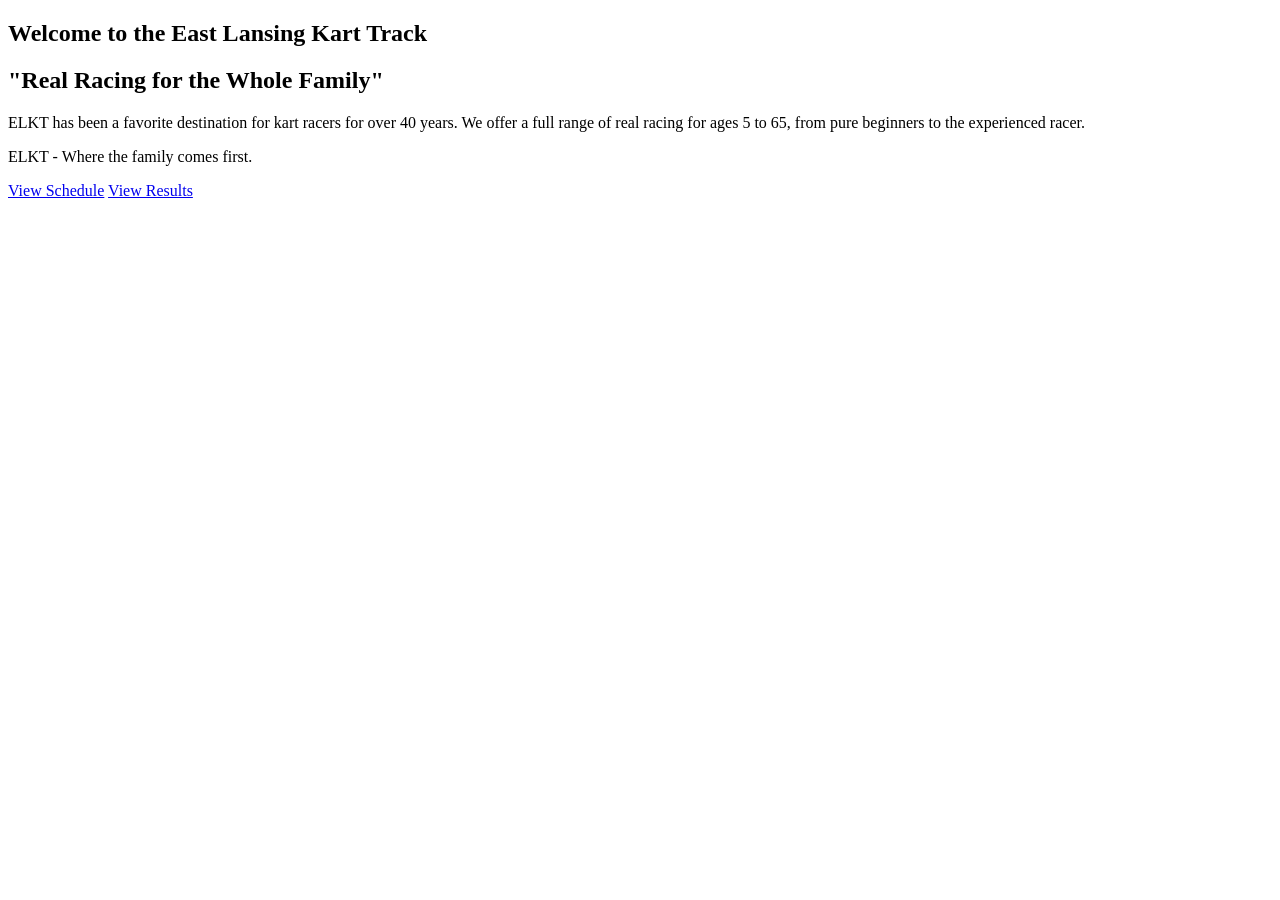
==== index.html @ 1df20dac "Fixing includes" ====
<!DOCTYPE html>
<html lang="en">
  <head>
    <meta charset="UTF-8" />
    <meta name="viewport" content="width=device-width, initial-scale=1.0" />
    <base href="/karttrack/" />
    <title>East Lansing Kart Track</title>
    <link rel="stylesheet" href="css/styles.css" />
  </head>
  <body>

    <div id="header-placeholder"></div>

    <main>
      <section class="hero">
        <div class="hero-content">
          <h1>Welcome to the East Lansing Kart Track</h1>
          <h2>"Real Racing for the Whole Family"</h2>
          <p>
            ELKT has been a favorite destination for kart racers for over 40
            years. We offer a full range of real racing for ages 5 to 65, from
            pure beginners to the experienced racer.
          </p>
          <p>ELKT - Where the family comes first.</p>
          <a href="schedule.html" class="btn">View Schedule</a>
          <a href="results.html" class="btn">View Results</a>
        </div>
      </section>
    </main>

    <div id="footer-placeholder"></div>

  </body>
</html>
---- css/styles.css ----
/* Reset some default styles */
* {
    margin: 0;
    padding: 0;
    box-sizing: border-box;
  }
  
  body {
    font-family: 'Roboto', sans-serif;
    background-color: #121212;
    color: #f0f0f0;
    line-height: 1.6;
  }
  
  /* Header, Banner, and Navigation */
  .site-header {
    position: relative;
  }
  
  .header-banner {
    display: block;
    width: 100%;
    height: auto;
  }
  
  .navbar {
    background-color: #1a1a1a;
    padding: 1rem 2rem;
    display: flex;
    justify-content: space-between;
    align-items: center;
  }
  
  .navbar .logo img {
    height: 50px;
  }
  
  .nav-links {
    list-style: none;
    display: flex;
    align-items: center;
  }
  
  .nav-links li {
    margin-left: 1.5rem;
    position: relative;
  }
  
  .nav-links a {
    color: #f0f0f0;
    text-decoration: none;
    font-size: 1rem;
    transition: color 0.3s ease;
  }
  
  .nav-links a:hover {
    color: #ffffff;
  }
  
  /* Dropdown Styles for Races */
  .dropdown-menu {
    display: none;
    position: absolute;
    top: 100%;
    left: 0;
    background-color: #1a1a1a;
    list-style: none;
    min-width: 160px;
    padding: 0.5rem 0;
    z-index: 100;
  }
  
  .dropdown:hover .dropdown-menu {
    display: block;
  }
  
  .dropdown-menu li {
    width: 100%;
  }
  
  .dropdown-menu li a {
    padding: 0.5rem 1rem;
    display: block;
    white-space: nowrap;
    text-decoration: none;
    color: #f0f0f0;
  }
  
  .dropdown-menu li a:hover {
    background-color: #ff0000;
  }
  
  /* Hero Section */
  .hero {
    background: linear-gradient(135deg, #1e1e1e, #343434);
    min-height: 80vh;
    display: flex;
    align-items: center;
    justify-content: center;
    text-align: center;
    padding: 2rem;
  }
  
  .hero-content h1 {
    font-size: 3rem;
    margin-bottom: 1rem;
    color: #ff0000; /* Bold color accent */
  }
  
  .hero-content p {
    font-size: 1.25rem;
    margin-bottom: 2rem;
  }
  
  .btn {
    background-color: #ff0000;
    color: #fff;
    padding: 0.75rem 1.5rem;
    text-decoration: none;
    border-radius: 4px;
    transition: background-color 0.3s ease;
  }
  
  .btn:hover {
    background-color: #e03d00;
  }
  
  /* Footer Styles */
  footer {
    background-color: #1a1a1a;
    text-align: center;
    padding: 1rem;
    margin-top: 2rem;
  }
  
  /* Sponsors Section in Footer */
  .sponsors {
    text-align: center;
    padding: 1rem;
    border-top: 1px solid #333;
    margin-bottom: 1rem;
  }
  
  .sponsors h2 {
    font-size: 1.5rem;
    margin-bottom: 0.5rem;
  }
  
  .sponsor-links {
    display: flex;
    justify-content: center;
    align-items: center;
    gap: 1.5rem;
    margin-bottom: 0.5rem;
  }
  
  .sponsor-links a img {
    max-height: 40px;
    transition: transform 0.3s ease;
  }
  
  .sponsor-links a img:hover {
    transform: scale(1.1);
  }
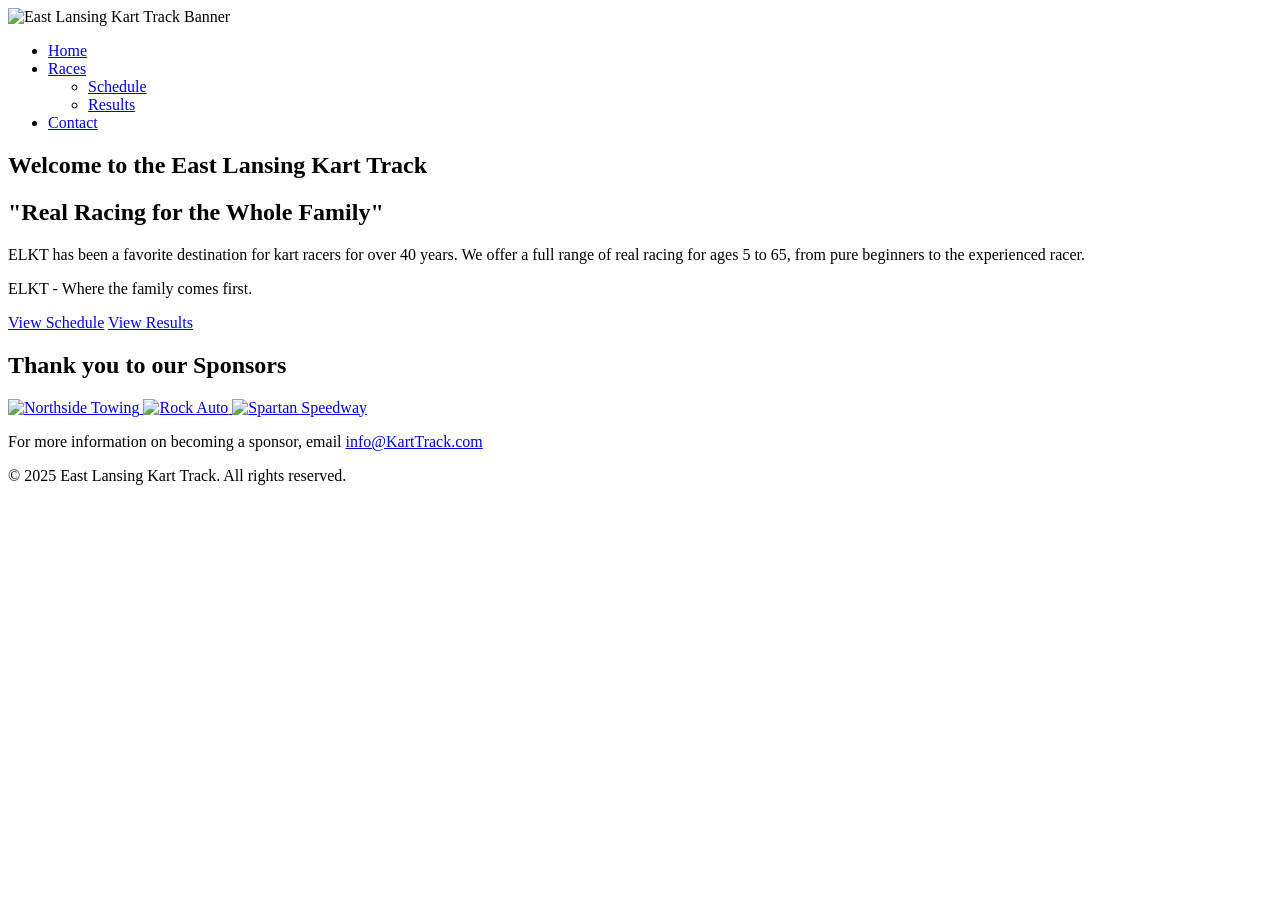
==== commit c124cb78: "removing includes for now" ====
--- a/index.html
+++ b/index.html
@@ -9,7 +9,26 @@
   </head>
   <body>
 
-    <div id="header-placeholder"></div>
+    <header class="site-header">
+      <img
+        src="images/top_logo.gif"
+        alt="East Lansing Kart Track Banner"
+        class="header-banner"
+      />
+      <nav class="navbar">
+        <ul class="nav-links">
+          <li><a href="index.html">Home</a></li>
+          <li class="dropdown">
+            <a href="#">Races</a>
+            <ul class="dropdown-menu">
+              <li><a href="schedule.html">Schedule</a></li>
+              <li><a href="results.html">Results</a></li>
+            </ul>
+          </li>
+          <li><a href="contact.html">Contact</a></li>
+        </ul>
+      </nav>
+    </header>
 
     <main>
       <section class="hero">
@@ -28,7 +47,28 @@
       </section>
     </main>
 
-    <div id="footer-placeholder"></div>
+    <footer>
+      <div class="sponsors">
+        <h2>Thank you to our Sponsors</h2>
+        <div class="sponsor-links">
+          <a href="http://www.northsidetowing.net/" target="_blank">
+            <img src="images/northside.png" alt="Northside Towing" />
+          </a>
+          <a href="http://www.rockauto.com/index.php?a=Speedway" target="_blank">
+            <img src="images/rockauto.png" alt="Rock Auto" />
+          </a>
+          <a href="http://www.spartanspeedway.com/" target="_blank">
+            <img src="images/spartanspeedway.gif" alt="Spartan Speedway" />
+          </a>
+          <!-- You can add more sponsors here -->
+        </div>
+        <p>
+          For more information on becoming a sponsor, email
+          <a href="mailto:info@KartTrack.com">info@KartTrack.com</a>
+        </p>
+      </div>
+      <p>&copy; 2025 East Lansing Kart Track. All rights reserved.</p>
+    </footer>
 
   </body>
 </html>
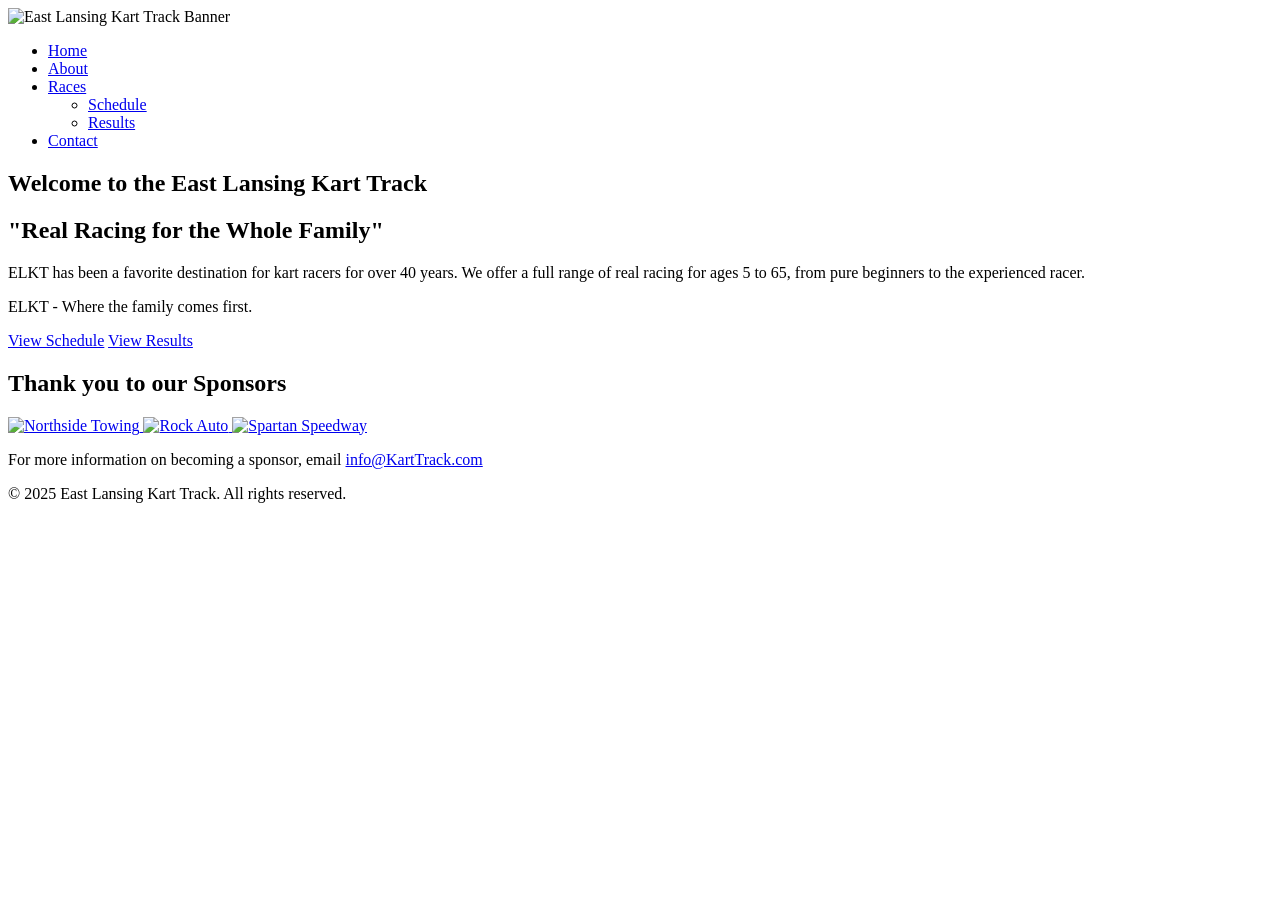
==== commit e9d7588c: "Added About page" ====
--- a/index.html
+++ b/index.html
@@ -18,6 +18,7 @@
       <nav class="navbar">
         <ul class="nav-links">
           <li><a href="index.html">Home</a></li>
+          <li><a href="about.html">About</a></li>
           <li class="dropdown">
             <a href="#">Races</a>
             <ul class="dropdown-menu">
--- a/css/styles.css
+++ b/css/styles.css
@@ -1,164 +1,246 @@
 /* Reset some default styles */
 * {
-    margin: 0;
-    padding: 0;
-    box-sizing: border-box;
-  }
-  
-  body {
-    font-family: 'Roboto', sans-serif;
-    background-color: #121212;
-    color: #f0f0f0;
-    line-height: 1.6;
-  }
-  
-  /* Header, Banner, and Navigation */
-  .site-header {
-    position: relative;
-  }
-  
-  .header-banner {
-    display: block;
-    width: 100%;
-    height: auto;
-  }
-  
-  .navbar {
-    background-color: #1a1a1a;
-    padding: 1rem 2rem;
-    display: flex;
-    justify-content: space-between;
-    align-items: center;
-  }
-  
-  .navbar .logo img {
-    height: 50px;
-  }
-  
-  .nav-links {
-    list-style: none;
-    display: flex;
-    align-items: center;
-  }
-  
-  .nav-links li {
-    margin-left: 1.5rem;
-    position: relative;
-  }
-  
-  .nav-links a {
-    color: #f0f0f0;
-    text-decoration: none;
-    font-size: 1rem;
-    transition: color 0.3s ease;
-  }
-  
-  .nav-links a:hover {
-    color: #ffffff;
-  }
-  
-  /* Dropdown Styles for Races */
-  .dropdown-menu {
-    display: none;
-    position: absolute;
-    top: 100%;
-    left: 0;
-    background-color: #1a1a1a;
-    list-style: none;
-    min-width: 160px;
-    padding: 0.5rem 0;
-    z-index: 100;
-  }
-  
-  .dropdown:hover .dropdown-menu {
-    display: block;
-  }
-  
-  .dropdown-menu li {
-    width: 100%;
-  }
-  
-  .dropdown-menu li a {
-    padding: 0.5rem 1rem;
-    display: block;
-    white-space: nowrap;
-    text-decoration: none;
-    color: #f0f0f0;
-  }
-  
-  .dropdown-menu li a:hover {
-    background-color: #ff0000;
-  }
-  
-  /* Hero Section */
-  .hero {
-    background: linear-gradient(135deg, #1e1e1e, #343434);
-    min-height: 80vh;
-    display: flex;
-    align-items: center;
-    justify-content: center;
-    text-align: center;
-    padding: 2rem;
-  }
-  
-  .hero-content h1 {
-    font-size: 3rem;
-    margin-bottom: 1rem;
-    color: #ff0000; /* Bold color accent */
-  }
-  
-  .hero-content p {
-    font-size: 1.25rem;
-    margin-bottom: 2rem;
-  }
-  
-  .btn {
-    background-color: #ff0000;
-    color: #fff;
-    padding: 0.75rem 1.5rem;
-    text-decoration: none;
-    border-radius: 4px;
-    transition: background-color 0.3s ease;
-  }
-  
-  .btn:hover {
-    background-color: #e03d00;
-  }
-  
-  /* Footer Styles */
-  footer {
-    background-color: #1a1a1a;
-    text-align: center;
-    padding: 1rem;
-    margin-top: 2rem;
-  }
-  
-  /* Sponsors Section in Footer */
-  .sponsors {
-    text-align: center;
-    padding: 1rem;
-    border-top: 1px solid #333;
-    margin-bottom: 1rem;
-  }
-  
-  .sponsors h2 {
-    font-size: 1.5rem;
-    margin-bottom: 0.5rem;
-  }
-  
-  .sponsor-links {
-    display: flex;
-    justify-content: center;
-    align-items: center;
-    gap: 1.5rem;
-    margin-bottom: 0.5rem;
-  }
-  
-  .sponsor-links a img {
-    max-height: 40px;
-    transition: transform 0.3s ease;
-  }
-  
-  .sponsor-links a img:hover {
-    transform: scale(1.1);
-  }
+  margin: 0;
+  padding: 0;
+  box-sizing: border-box;
+}
+
+body {
+  font-family: 'Roboto', sans-serif;
+  background-color: #121212;
+  color: #f0f0f0;
+  line-height: 1.6;
+}
+
+/* Header, Banner, and Navigation */
+.site-header {
+  position: relative;
+}
+
+.header-banner {
+  display: block;
+  width: 100%;
+  height: auto;
+}
+
+.navbar {
+  background-color: #1a1a1a;
+  padding: 1rem 2rem;
+  display: flex;
+  justify-content: space-between;
+  align-items: center;
+}
+
+.navbar .logo img {
+  height: 50px;
+}
+
+.nav-links {
+  list-style: none;
+  display: flex;
+  align-items: center;
+}
+
+.nav-links li {
+  margin-left: 1.5rem;
+  position: relative;
+}
+
+.nav-links a {
+  color: #f0f0f0;
+  text-decoration: none;
+  font-size: 1rem;
+  transition: color 0.3s ease;
+}
+
+.nav-links a:hover {
+  color: #ffffff;
+}
+
+/* Dropdown Styles for Races */
+.dropdown-menu {
+  display: none;
+  position: absolute;
+  top: 100%;
+  left: 0;
+  background-color: #1a1a1a;
+  list-style: none;
+  min-width: 160px;
+  padding: 0.5rem 0;
+  z-index: 100;
+}
+
+.dropdown:hover .dropdown-menu {
+  display: block;
+}
+
+.dropdown-menu li {
+  width: 100%;
+}
+
+.dropdown-menu li a {
+  padding: 0.5rem 1rem;
+  display: block;
+  white-space: nowrap;
+  text-decoration: none;
+  color: #f0f0f0;
+}
+
+.dropdown-menu li a:hover {
+  background-color: #ff0000;
+}
+
+/* Hero Section */
+.hero {
+  background: linear-gradient(135deg, #1e1e1e, #343434);
+  min-height: 80vh;
+  display: flex;
+  align-items: center;
+  justify-content: center;
+  text-align: center;
+  padding: 2rem;
+}
+
+.hero-content h1 {
+  font-size: 3rem;
+  margin-bottom: 1rem;
+  color: #ff0000;
+  /* Bold color accent */
+}
+
+.hero-content p {
+  font-size: 1.25rem;
+  margin-bottom: 2rem;
+}
+
+.btn {
+  background-color: #ff0000;
+  color: #fff;
+  padding: 0.75rem 1.5rem;
+  text-decoration: none;
+  border-radius: 4px;
+  transition: background-color 0.3s ease;
+}
+
+.btn:hover {
+  background-color: #e03d00;
+}
+
+/* Footer Styles */
+footer {
+  background-color: #1a1a1a;
+  text-align: center;
+  padding: 1rem;
+  margin-top: 2rem;
+}
+
+/* Sponsors Section in Footer */
+.sponsors {
+  text-align: center;
+  padding: 1rem;
+  border-top: 1px solid #333;
+  margin-bottom: 1rem;
+}
+
+.sponsors h2 {
+  font-size: 1.5rem;
+  margin-bottom: 0.5rem;
+}
+
+.sponsor-links {
+  display: flex;
+  justify-content: center;
+  align-items: center;
+  gap: 1.5rem;
+  margin-bottom: 0.5rem;
+}
+
+.sponsor-links a img {
+  max-height: 40px;
+  transition: transform 0.3s ease;
+}
+
+.sponsor-links a img:hover {
+  transform: scale(1.1);
+}
+
+/* Race Day Schedule Section */
+.race-day-schedule {
+  background-color: #222;
+  color: #fff;
+  padding: 1.5rem;
+  margin: 20px 0;
+  border-radius: 8px;
+  font-family: 'Roboto', sans-serif;
+}
+
+.race-day-schedule .schedule-intro {
+  text-align: center;
+  margin-bottom: 1rem;
+}
+
+.race-day-schedule .disclaimer {
+  font-style: italic;
+  margin-bottom: 0.5rem;
+}
+
+.race-day-schedule .notes {
+  font-size: 0.9rem;
+  margin-bottom: 0.5rem;
+}
+
+.race-day-schedule .schedule-days {
+  display: flex;
+  justify-content: space-around;
+  margin: 1rem 0;
+  border-top: 1px solid #444;
+  border-bottom: 1px solid #444;
+  padding: 1rem 0;
+}
+
+.race-day-schedule .schedule-day {
+  flex: 1;
+  padding: 0 1rem;
+}
+
+.race-day-schedule .schedule-day h3 {
+  margin-bottom: 0.5rem;
+  font-size: 1.2rem;
+  border-bottom: 1px solid #444;
+  padding-bottom: 0.3rem;
+}
+
+.race-day-schedule .schedule-day ul {
+  list-style: none;
+  padding: 0;
+  margin: 0;
+  font-size: 0.95rem;
+  line-height: 1.4;
+}
+
+.race-day-schedule .schedule-day ul li {
+  margin-bottom: 0.3rem;
+}
+
+.race-day-schedule .schedule-legend {
+  text-align: center;
+  margin-top: 1rem;
+}
+
+.race-day-schedule .schedule-legend h4 {
+  margin-bottom: 0.5rem;
+  font-size: 1.1rem;
+}
+
+.race-day-schedule .schedule-legend ul {
+  list-style: none;
+  padding: 0;
+  margin: 0;
+  display: inline-block;
+  text-align: left;
+}
+
+.race-day-schedule .schedule-legend ul li {
+  margin-bottom: 0.3rem;
+  font-size: 0.95rem;
+}
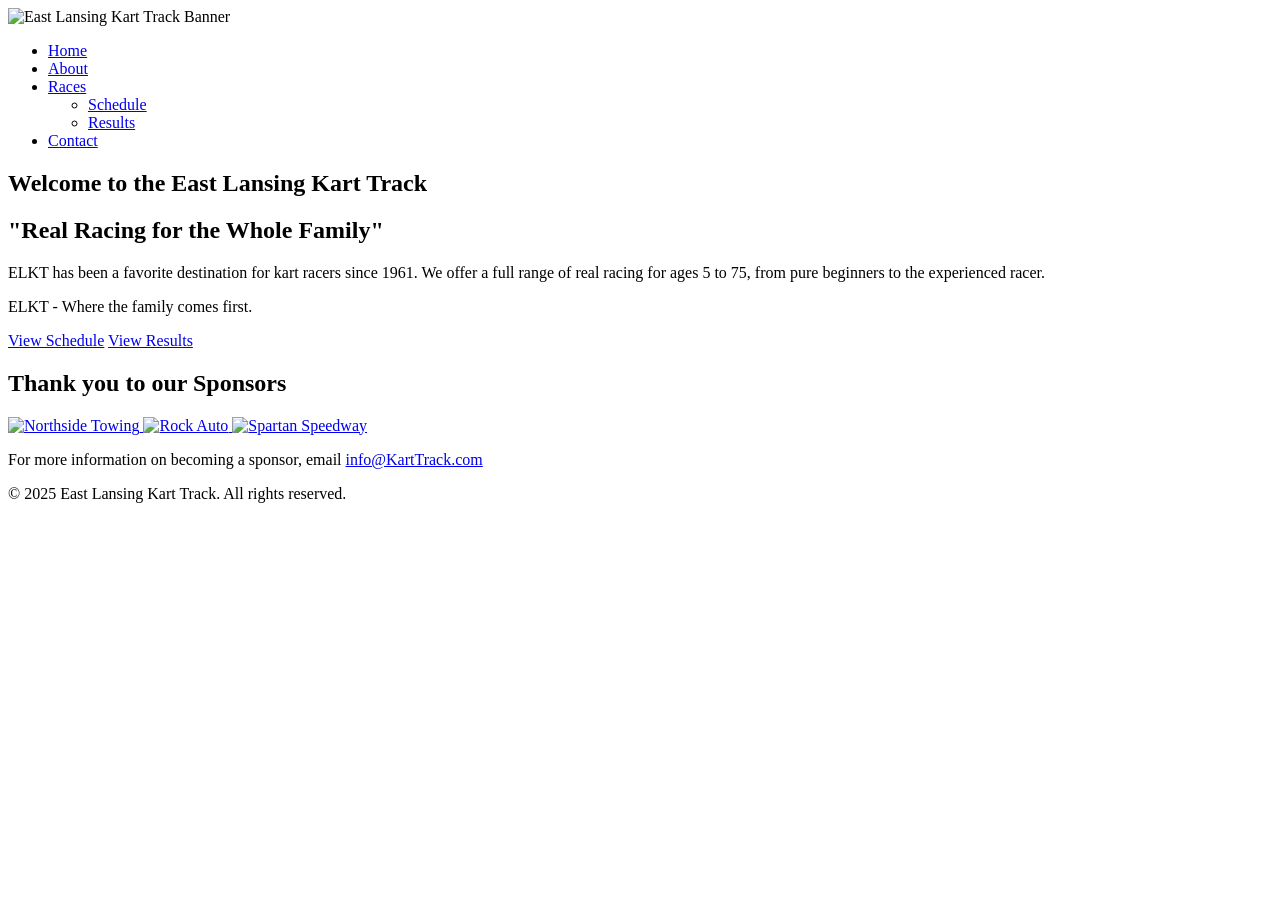
==== commit 3c205ea8: "Update homepage text" ====
--- a/index.html
+++ b/index.html
@@ -8,7 +8,6 @@
     <link rel="stylesheet" href="css/styles.css" />
   </head>
   <body>
-
     <header class="site-header">
       <img
         src="images/top_logo.gif"
@@ -37,9 +36,9 @@
           <h1>Welcome to the East Lansing Kart Track</h1>
           <h2>"Real Racing for the Whole Family"</h2>
           <p>
-            ELKT has been a favorite destination for kart racers for over 40
-            years. We offer a full range of real racing for ages 5 to 65, from
-            pure beginners to the experienced racer.
+            ELKT has been a favorite destination for kart racers since 1961. We
+            offer a full range of real racing for ages 5 to 75, from pure
+            beginners to the experienced racer.
           </p>
           <p>ELKT - Where the family comes first.</p>
           <a href="schedule.html" class="btn">View Schedule</a>
@@ -55,7 +54,10 @@
           <a href="http://www.northsidetowing.net/" target="_blank">
             <img src="images/northside.png" alt="Northside Towing" />
           </a>
-          <a href="http://www.rockauto.com/index.php?a=Speedway" target="_blank">
+          <a
+            href="http://www.rockauto.com/index.php?a=Speedway"
+            target="_blank"
+          >
             <img src="images/rockauto.png" alt="Rock Auto" />
           </a>
           <a href="http://www.spartanspeedway.com/" target="_blank">
@@ -70,6 +72,5 @@
       </div>
       <p>&copy; 2025 East Lansing Kart Track. All rights reserved.</p>
     </footer>
-
   </body>
 </html>
--- a/css/styles.css
+++ b/css/styles.css
@@ -243,4 +243,75 @@
 .race-day-schedule .schedule-legend ul li {
   margin-bottom: 0.3rem;
   font-size: 0.95rem;
+}
+
+/* About Page Specific Styles */
+.about-page {
+  padding: 2rem;
+  max-width: 900px;
+  margin: 0 auto;
+}
+
+.toc {
+  background-color: #222;
+  padding: 1rem;
+  border-radius: 8px;
+  margin-bottom: 1.5rem;
+}
+
+.toc h2 {
+  font-size: 1.5rem;
+  margin-bottom: 0.5rem;
+  color: #ff0000;
+}
+
+.toc ul {
+  list-style: none;
+  padding-left: 0;
+}
+
+.toc li {
+  margin-bottom: 0.5rem;
+}
+
+.toc li a {
+  color: #f0f0f0;
+  text-decoration: none;
+  font-size: 1rem;
+}
+
+.toc li a:hover {
+  text-decoration: underline;
+}
+
+.about-section {
+  margin-bottom: 1.5rem;
+}
+
+.about-section details {
+  background-color: #1a1a1a;
+  border: 1px solid #444;
+  border-radius: 4px;
+}
+
+.about-section summary {
+  padding: 0.75rem 1rem;
+  font-size: 1.2rem;
+  font-weight: bold;
+  cursor: pointer;
+  color: #ff0000;
+  outline: none;
+}
+
+.about-section details[open] summary {
+  background-color: #333;
+}
+
+.about-section .content {
+  padding: 1rem;
+  background-color: #121212;
+  border-top: 1px solid #444;
+  border-radius: 0 0 4px 4px;
+  color: #f0f0f0;
+  line-height: 1.6;
 }
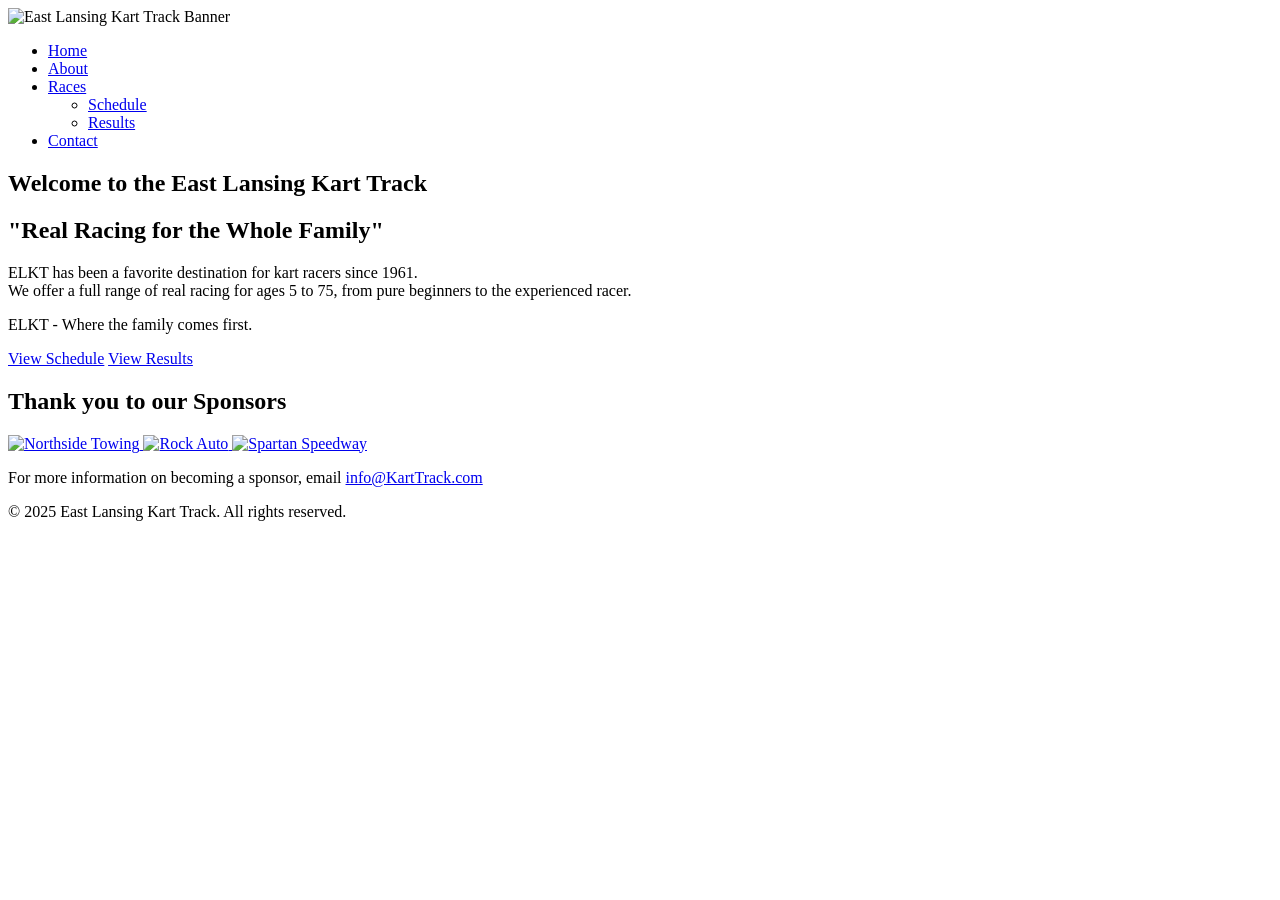
==== commit 0a329082: "Formatting about page" ====
--- a/index.html
+++ b/index.html
@@ -36,8 +36,8 @@
           <h1>Welcome to the East Lansing Kart Track</h1>
           <h2>"Real Racing for the Whole Family"</h2>
           <p>
-            ELKT has been a favorite destination for kart racers since 1961. We
-            offer a full range of real racing for ages 5 to 75, from pure
+            ELKT has been a favorite destination for kart racers since 1961.<br />
+            We offer a full range of real racing for ages 5 to 75, from pure
             beginners to the experienced racer.
           </p>
           <p>ELKT - Where the family comes first.</p>
--- a/css/styles.css
+++ b/css/styles.css
@@ -314,4 +314,91 @@
   border-radius: 0 0 4px 4px;
   color: #f0f0f0;
   line-height: 1.6;
+}
+
+/* Gear Ratios Table Styling */
+table.gear-ratios {
+  width: 100%;
+  border-collapse: collapse;
+  margin-top: 0.5rem;
+}
+
+table.gear-ratios th,
+table.gear-ratios td {
+  border: 1px solid #444;
+  padding: 5px;
+  text-align: left;
+}
+
+table.gear-ratios th {
+  background-color: #222;
+  color: #fff;
+  font-weight: bold;
+  text-align: center;
+}
+
+table.gear-ratios td {
+  color: #f0f0f0;
+}
+
+/* Optional: Center gear ratio values */
+table.gear-ratios td:nth-child(2) {
+  text-align: center;
+}
+
+/* Class Information Table Styling */
+table.class-info-table {
+  width: 100%;
+  border-collapse: collapse;
+  margin-top: 1rem;
+}
+
+table.class-info-table th,
+table.class-info-table td {
+  border: 1px solid #444;
+  padding: 8px;
+}
+
+table.class-info-table thead tr {
+  background-color: #222;
+  color: #ff0000;
+  /* Red text for header, adjust if needed */
+  text-align: left;
+}
+
+table.class-info-table tbody {
+  background-color: #121212;
+  color: #f0f0f0;
+}
+
+table.class-info-table tbody td {
+  vertical-align: top;
+}
+
+/* Gear Ratios Table Styling */
+table.gear-ratios {
+  width: 100%;
+  border-collapse: collapse;
+  margin-top: 0.5rem;
+}
+
+table.gear-ratios th,
+table.gear-ratios td {
+  border: 1px solid #444;
+  padding: 5px;
+}
+
+table.gear-ratios th {
+  background-color: #222;
+  color: #fff;
+  font-weight: bold;
+  text-align: center;
+}
+
+table.gear-ratios td {
+  color: #f0f0f0;
+}
+
+table.gear-ratios td:nth-child(2) {
+  text-align: center;
 }
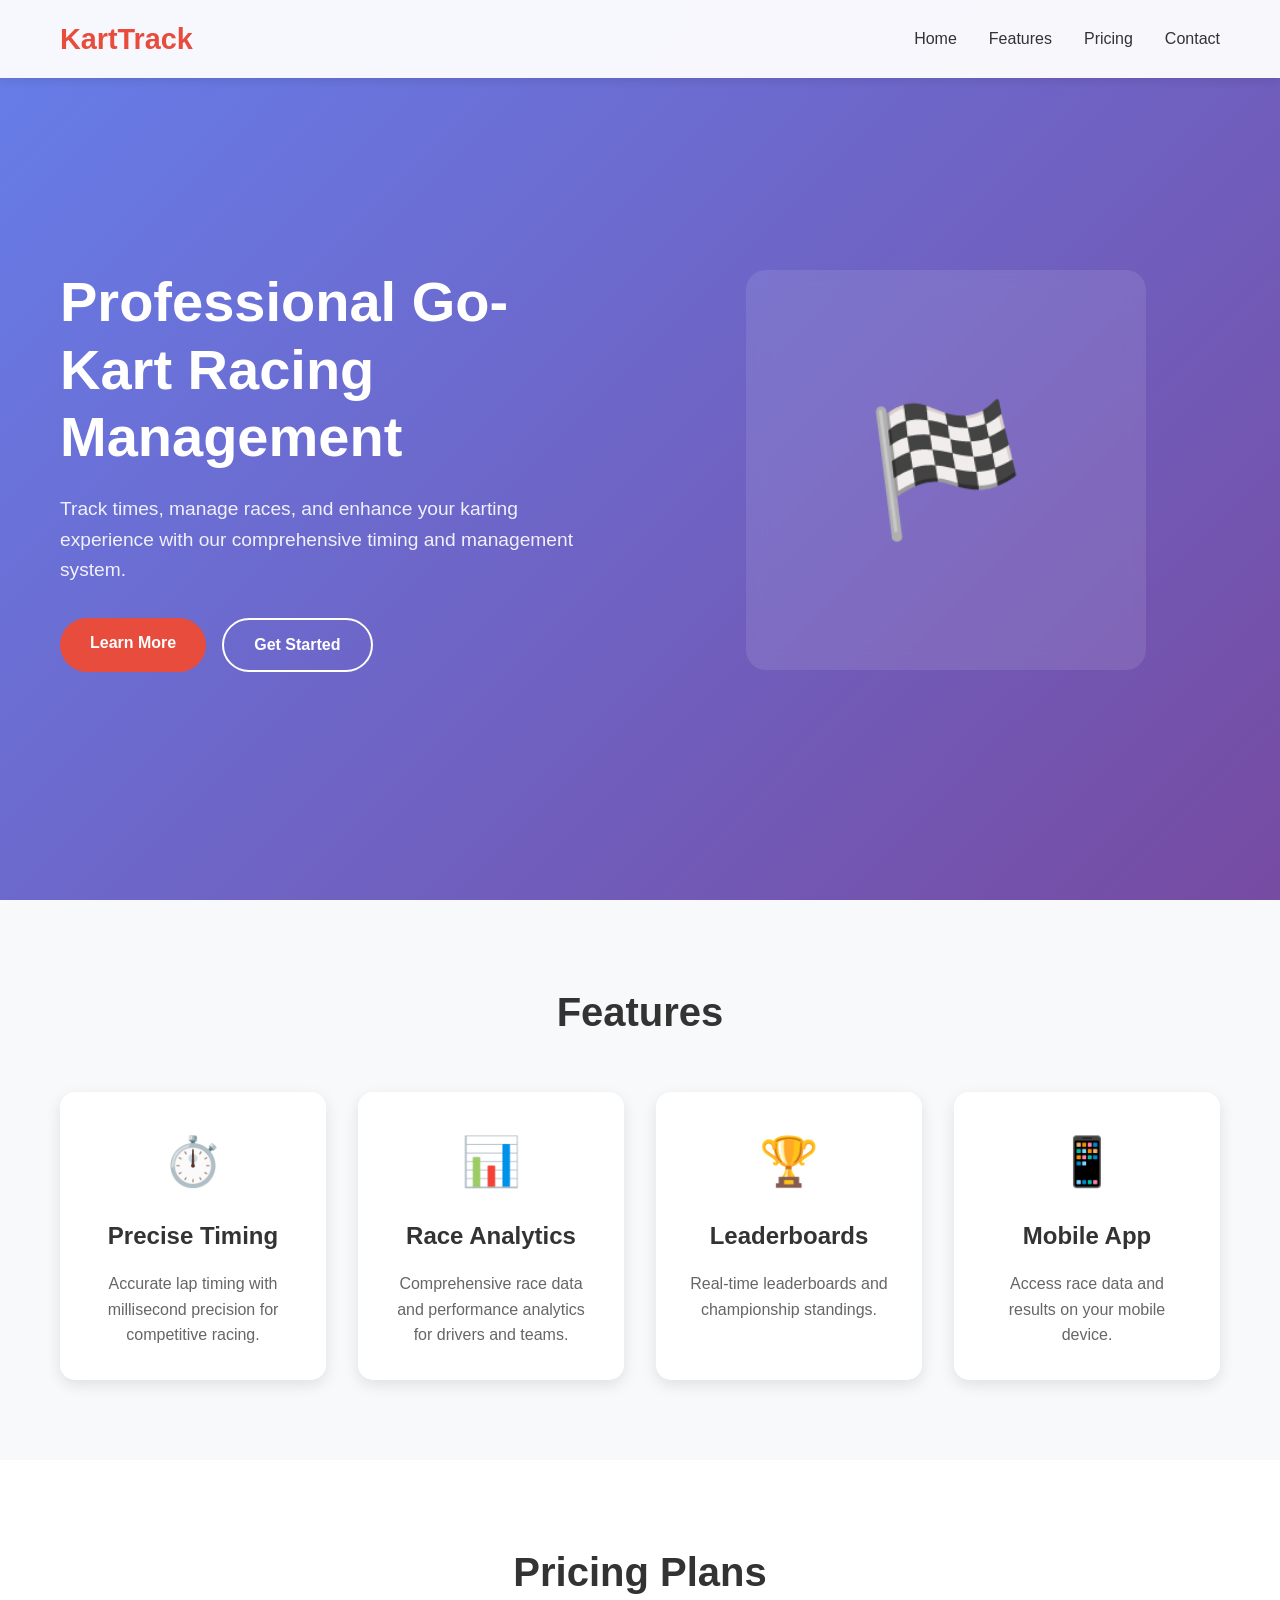
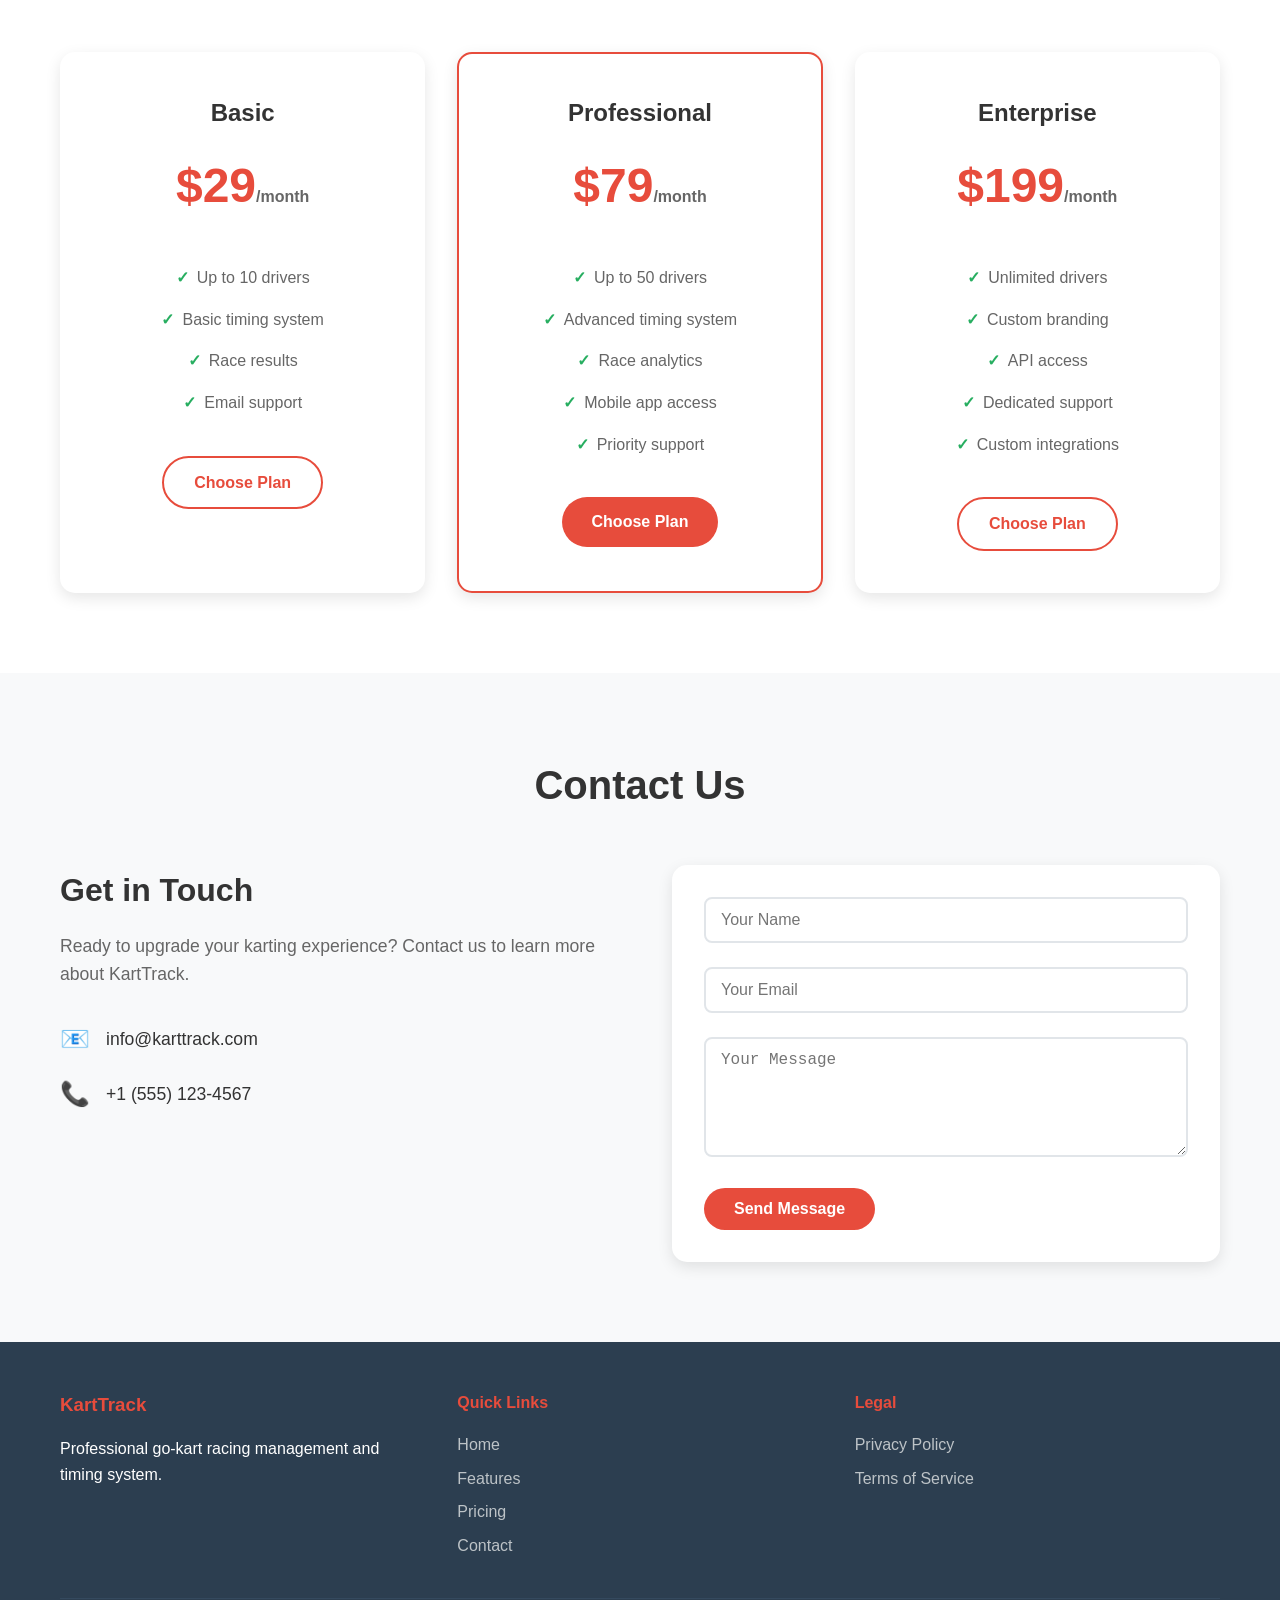
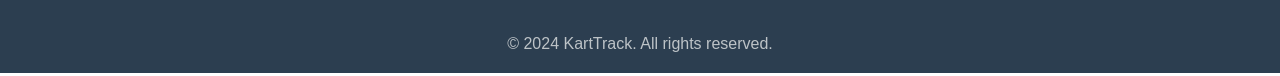
==== commit 58126bb8: "Add KartTrack landing page with styles and JS Introduces the initial KartTrack landing page, includi" ====
--- a/index.html
+++ b/index.html
@@ -1,76 +1,198 @@
 <!DOCTYPE html>
 <html lang="en">
-  <head>
-    <meta charset="UTF-8" />
-    <meta name="viewport" content="width=device-width, initial-scale=1.0" />
-    <base href="/karttrack/" />
-    <title>East Lansing Kart Track</title>
-    <link rel="stylesheet" href="css/styles.css" />
-  </head>
-  <body>
-    <header class="site-header">
-      <img
-        src="images/top_logo.gif"
-        alt="East Lansing Kart Track Banner"
-        class="header-banner"
-      />
-      <nav class="navbar">
-        <ul class="nav-links">
-          <li><a href="index.html">Home</a></li>
-          <li><a href="about.html">About</a></li>
-          <li class="dropdown">
-            <a href="#">Races</a>
-            <ul class="dropdown-menu">
-              <li><a href="schedule.html">Schedule</a></li>
-              <li><a href="results.html">Results</a></li>
-            </ul>
-          </li>
-          <li><a href="contact.html">Contact</a></li>
-        </ul>
-      </nav>
+<head>
+    <meta charset="UTF-8">
+    <meta name="viewport" content="width=device-width, initial-scale=1.0">
+    <title>KartTrack - Go-Kart Racing Management</title>
+    <meta name="description" content="Professional go-kart racing management and timing system">
+    <link rel="stylesheet" href="css/styles.css">
+    <link rel="icon" type="image/x-icon" href="assets/favicon.ico">
+</head>
+<body>
+    <header class="header">
+        <nav class="navbar">
+            <div class="nav-container">
+                <div class="nav-logo">
+                    <h1>KartTrack</h1>
+                </div>
+                <ul class="nav-menu">
+                    <li class="nav-item">
+                        <a href="#home" class="nav-link">Home</a>
+                    </li>
+                    <li class="nav-item">
+                        <a href="#features" class="nav-link">Features</a>
+                    </li>
+                    <li class="nav-item">
+                        <a href="#pricing" class="nav-link">Pricing</a>
+                    </li>
+                    <li class="nav-item">
+                        <a href="#contact" class="nav-link">Contact</a>
+                    </li>
+                </ul>
+                <div class="hamburger">
+                    <span class="bar"></span>
+                    <span class="bar"></span>
+                    <span class="bar"></span>
+                </div>
+            </div>
+        </nav>
     </header>
 
     <main>
-      <section class="hero">
-        <div class="hero-content">
-          <h1>Welcome to the East Lansing Kart Track</h1>
-          <h2>"Real Racing for the Whole Family"</h2>
-          <p>
-            ELKT has been a favorite destination for kart racers since 1961.<br />
-            We offer a full range of real racing for ages 5 to 75, from pure
-            beginners to the experienced racer.
-          </p>
-          <p>ELKT - Where the family comes first.</p>
-          <a href="schedule.html" class="btn">View Schedule</a>
-          <a href="results.html" class="btn">View Results</a>
-        </div>
-      </section>
+        <section id="home" class="hero">
+            <div class="hero-container">
+                <div class="hero-content">
+                    <h1 class="hero-title">Professional Go-Kart Racing Management</h1>
+                    <p class="hero-subtitle">Track times, manage races, and enhance your karting experience with our comprehensive timing and management system.</p>
+                    <div class="hero-buttons">
+                        <a href="#features" class="btn btn-primary">Learn More</a>
+                        <a href="#contact" class="btn btn-secondary">Get Started</a>
+                    </div>
+                </div>
+                <div class="hero-image">
+                    <div class="placeholder-image">
+                        <span>🏁</span>
+                    </div>
+                </div>
+            </div>
+        </section>
+
+        <section id="features" class="features">
+            <div class="container">
+                <h2 class="section-title">Features</h2>
+                <div class="features-grid">
+                    <div class="feature-card">
+                        <div class="feature-icon">⏱️</div>
+                        <h3>Precise Timing</h3>
+                        <p>Accurate lap timing with millisecond precision for competitive racing.</p>
+                    </div>
+                    <div class="feature-card">
+                        <div class="feature-icon">📊</div>
+                        <h3>Race Analytics</h3>
+                        <p>Comprehensive race data and performance analytics for drivers and teams.</p>
+                    </div>
+                    <div class="feature-card">
+                        <div class="feature-icon">🏆</div>
+                        <h3>Leaderboards</h3>
+                        <p>Real-time leaderboards and championship standings.</p>
+                    </div>
+                    <div class="feature-card">
+                        <div class="feature-icon">📱</div>
+                        <h3>Mobile App</h3>
+                        <p>Access race data and results on your mobile device.</p>
+                    </div>
+                </div>
+            </div>
+        </section>
+
+        <section id="pricing" class="pricing">
+            <div class="container">
+                <h2 class="section-title">Pricing Plans</h2>
+                <div class="pricing-grid">
+                    <div class="pricing-card">
+                        <h3>Basic</h3>
+                        <div class="price">$29<span>/month</span></div>
+                        <ul class="pricing-features">
+                            <li>Up to 10 drivers</li>
+                            <li>Basic timing system</li>
+                            <li>Race results</li>
+                            <li>Email support</li>
+                        </ul>
+                        <a href="#contact" class="btn btn-outline">Choose Plan</a>
+                    </div>
+                    <div class="pricing-card featured">
+                        <h3>Professional</h3>
+                        <div class="price">$79<span>/month</span></div>
+                        <ul class="pricing-features">
+                            <li>Up to 50 drivers</li>
+                            <li>Advanced timing system</li>
+                            <li>Race analytics</li>
+                            <li>Mobile app access</li>
+                            <li>Priority support</li>
+                        </ul>
+                        <a href="#contact" class="btn btn-primary">Choose Plan</a>
+                    </div>
+                    <div class="pricing-card">
+                        <h3>Enterprise</h3>
+                        <div class="price">$199<span>/month</span></div>
+                        <ul class="pricing-features">
+                            <li>Unlimited drivers</li>
+                            <li>Custom branding</li>
+                            <li>API access</li>
+                            <li>Dedicated support</li>
+                            <li>Custom integrations</li>
+                        </ul>
+                        <a href="#contact" class="btn btn-outline">Choose Plan</a>
+                    </div>
+                </div>
+            </div>
+        </section>
+
+        <section id="contact" class="contact">
+            <div class="container">
+                <h2 class="section-title">Contact Us</h2>
+                <div class="contact-content">
+                    <div class="contact-info">
+                        <h3>Get in Touch</h3>
+                        <p>Ready to upgrade your karting experience? Contact us to learn more about KartTrack.</p>
+                        <div class="contact-details">
+                            <div class="contact-item">
+                                <span class="contact-icon">📧</span>
+                                <span>info@karttrack.com</span>
+                            </div>
+                            <div class="contact-item">
+                                <span class="contact-icon">📞</span>
+                                <span>+1 (555) 123-4567</span>
+                            </div>
+                        </div>
+                    </div>
+                    <form class="contact-form">
+                        <div class="form-group">
+                            <input type="text" id="name" name="name" placeholder="Your Name" required>
+                        </div>
+                        <div class="form-group">
+                            <input type="email" id="email" name="email" placeholder="Your Email" required>
+                        </div>
+                        <div class="form-group">
+                            <textarea id="message" name="message" placeholder="Your Message" rows="5" required></textarea>
+                        </div>
+                        <button type="submit" class="btn btn-primary">Send Message</button>
+                    </form>
+                </div>
+            </div>
+        </section>
     </main>
 
-    <footer>
-      <div class="sponsors">
-        <h2>Thank you to our Sponsors</h2>
-        <div class="sponsor-links">
-          <a href="http://www.northsidetowing.net/" target="_blank">
-            <img src="images/northside.png" alt="Northside Towing" />
-          </a>
-          <a
-            href="http://www.rockauto.com/index.php?a=Speedway"
-            target="_blank"
-          >
-            <img src="images/rockauto.png" alt="Rock Auto" />
-          </a>
-          <a href="http://www.spartanspeedway.com/" target="_blank">
-            <img src="images/spartanspeedway.gif" alt="Spartan Speedway" />
-          </a>
-          <!-- You can add more sponsors here -->
+    <footer class="footer">
+        <div class="container">
+            <div class="footer-content">
+                <div class="footer-section">
+                    <h3>KartTrack</h3>
+                    <p>Professional go-kart racing management and timing system.</p>
+                </div>
+                <div class="footer-section">
+                    <h4>Quick Links</h4>
+                    <ul>
+                        <li><a href="#home">Home</a></li>
+                        <li><a href="#features">Features</a></li>
+                        <li><a href="#pricing">Pricing</a></li>
+                        <li><a href="#contact">Contact</a></li>
+                    </ul>
+                </div>
+                <div class="footer-section">
+                    <h4>Legal</h4>
+                    <ul>
+                        <li><a href="#">Privacy Policy</a></li>
+                        <li><a href="#">Terms of Service</a></li>
+                    </ul>
+                </div>
+            </div>
+            <div class="footer-bottom">
+                <p>&copy; 2024 KartTrack. All rights reserved.</p>
+            </div>
         </div>
-        <p>
-          For more information on becoming a sponsor, email
-          <a href="mailto:info@KartTrack.com">info@KartTrack.com</a>
-        </p>
-      </div>
-      <p>&copy; 2025 East Lansing Kart Track. All rights reserved.</p>
     </footer>
-  </body>
-</html>
+
+    <script src="js/main.js"></script>
+</body>
+</html> 
--- a/css/styles.css
+++ b/css/styles.css
@@ -1,404 +1,547 @@
-/* Reset some default styles */
+/* Reset and base styles */
 * {
-  margin: 0;
-  padding: 0;
-  box-sizing: border-box;
+    margin: 0;
+    padding: 0;
+    box-sizing: border-box;
+}
+
+html {
+    scroll-behavior: smooth;
 }
 
 body {
-  font-family: 'Roboto', sans-serif;
-  background-color: #121212;
-  color: #f0f0f0;
-  line-height: 1.6;
-}
-
-/* Header, Banner, and Navigation */
-.site-header {
-  position: relative;
-}
-
-.header-banner {
-  display: block;
-  width: 100%;
-  height: auto;
+    font-family: 'Segoe UI', Tahoma, Geneva, Verdana, sans-serif;
+    line-height: 1.6;
+    color: #333;
+    background-color: #fff;
+}
+
+.container {
+    max-width: 1200px;
+    margin: 0 auto;
+    padding: 0 20px;
+}
+
+/* Header and Navigation */
+.header {
+    position: fixed;
+    top: 0;
+    width: 100%;
+    background: rgba(255, 255, 255, 0.95);
+    backdrop-filter: blur(10px);
+    z-index: 1000;
+    box-shadow: 0 2px 10px rgba(0, 0, 0, 0.1);
 }
 
 .navbar {
-  background-color: #1a1a1a;
-  padding: 1rem 2rem;
-  display: flex;
-  justify-content: space-between;
-  align-items: center;
-}
-
-.navbar .logo img {
-  height: 50px;
-}
-
-.nav-links {
-  list-style: none;
-  display: flex;
-  align-items: center;
-}
-
-.nav-links li {
-  margin-left: 1.5rem;
-  position: relative;
-}
-
-.nav-links a {
-  color: #f0f0f0;
-  text-decoration: none;
-  font-size: 1rem;
-  transition: color 0.3s ease;
-}
-
-.nav-links a:hover {
-  color: #ffffff;
-}
-
-/* Dropdown Styles for Races */
-.dropdown-menu {
-  display: none;
-  position: absolute;
-  top: 100%;
-  left: 0;
-  background-color: #1a1a1a;
-  list-style: none;
-  min-width: 160px;
-  padding: 0.5rem 0;
-  z-index: 100;
-}
-
-.dropdown:hover .dropdown-menu {
-  display: block;
-}
-
-.dropdown-menu li {
-  width: 100%;
-}
-
-.dropdown-menu li a {
-  padding: 0.5rem 1rem;
-  display: block;
-  white-space: nowrap;
-  text-decoration: none;
-  color: #f0f0f0;
-}
-
-.dropdown-menu li a:hover {
-  background-color: #ff0000;
+    padding: 1rem 0;
+}
+
+.nav-container {
+    max-width: 1200px;
+    margin: 0 auto;
+    padding: 0 20px;
+    display: flex;
+    justify-content: space-between;
+    align-items: center;
+}
+
+.nav-logo h1 {
+    color: #e74c3c;
+    font-size: 1.8rem;
+    font-weight: bold;
+}
+
+.nav-menu {
+    display: flex;
+    list-style: none;
+    gap: 2rem;
+}
+
+.nav-link {
+    text-decoration: none;
+    color: #333;
+    font-weight: 500;
+    transition: color 0.3s ease;
+}
+
+.nav-link:hover {
+    color: #e74c3c;
+}
+
+.hamburger {
+    display: none;
+    flex-direction: column;
+    cursor: pointer;
+}
+
+.bar {
+    width: 25px;
+    height: 3px;
+    background-color: #333;
+    margin: 3px 0;
+    transition: 0.3s;
 }
 
 /* Hero Section */
 .hero {
-  background: linear-gradient(135deg, #1e1e1e, #343434);
-  min-height: 80vh;
-  display: flex;
-  align-items: center;
-  justify-content: center;
-  text-align: center;
-  padding: 2rem;
-}
-
-.hero-content h1 {
-  font-size: 3rem;
-  margin-bottom: 1rem;
-  color: #ff0000;
-  /* Bold color accent */
-}
-
-.hero-content p {
-  font-size: 1.25rem;
-  margin-bottom: 2rem;
-}
-
+    padding: 120px 0 80px;
+    background: linear-gradient(135deg, #667eea 0%, #764ba2 100%);
+    color: white;
+    min-height: 100vh;
+    display: flex;
+    align-items: center;
+}
+
+.hero-container {
+    max-width: 1200px;
+    margin: 0 auto;
+    padding: 0 20px;
+    display: grid;
+    grid-template-columns: 1fr 1fr;
+    gap: 4rem;
+    align-items: center;
+}
+
+.hero-title {
+    font-size: 3.5rem;
+    font-weight: bold;
+    margin-bottom: 1.5rem;
+    line-height: 1.2;
+}
+
+.hero-subtitle {
+    font-size: 1.2rem;
+    margin-bottom: 2rem;
+    opacity: 0.9;
+}
+
+.hero-buttons {
+    display: flex;
+    gap: 1rem;
+    flex-wrap: wrap;
+}
+
+.hero-image {
+    display: flex;
+    justify-content: center;
+    align-items: center;
+}
+
+.placeholder-image {
+    width: 400px;
+    height: 400px;
+    background: rgba(255, 255, 255, 0.1);
+    border-radius: 20px;
+    display: flex;
+    align-items: center;
+    justify-content: center;
+    font-size: 8rem;
+    backdrop-filter: blur(10px);
+}
+
+/* Buttons */
 .btn {
-  background-color: #ff0000;
-  color: #fff;
-  padding: 0.75rem 1.5rem;
-  text-decoration: none;
-  border-radius: 4px;
-  transition: background-color 0.3s ease;
-}
-
-.btn:hover {
-  background-color: #e03d00;
-}
-
-/* Footer Styles */
-footer {
-  background-color: #1a1a1a;
-  text-align: center;
-  padding: 1rem;
-  margin-top: 2rem;
-}
-
-/* Sponsors Section in Footer */
-.sponsors {
-  text-align: center;
-  padding: 1rem;
-  border-top: 1px solid #333;
-  margin-bottom: 1rem;
-}
-
-.sponsors h2 {
-  font-size: 1.5rem;
-  margin-bottom: 0.5rem;
-}
-
-.sponsor-links {
-  display: flex;
-  justify-content: center;
-  align-items: center;
-  gap: 1.5rem;
-  margin-bottom: 0.5rem;
-}
-
-.sponsor-links a img {
-  max-height: 40px;
-  transition: transform 0.3s ease;
-}
-
-.sponsor-links a img:hover {
-  transform: scale(1.1);
-}
-
-/* Race Day Schedule Section */
-.race-day-schedule {
-  background-color: #222;
-  color: #fff;
-  padding: 1.5rem;
-  margin: 20px 0;
-  border-radius: 8px;
-  font-family: 'Roboto', sans-serif;
-}
-
-.race-day-schedule .schedule-intro {
-  text-align: center;
-  margin-bottom: 1rem;
-}
-
-.race-day-schedule .disclaimer {
-  font-style: italic;
-  margin-bottom: 0.5rem;
-}
-
-.race-day-schedule .notes {
-  font-size: 0.9rem;
-  margin-bottom: 0.5rem;
-}
-
-.race-day-schedule .schedule-days {
-  display: flex;
-  justify-content: space-around;
-  margin: 1rem 0;
-  border-top: 1px solid #444;
-  border-bottom: 1px solid #444;
-  padding: 1rem 0;
-}
-
-.race-day-schedule .schedule-day {
-  flex: 1;
-  padding: 0 1rem;
-}
-
-.race-day-schedule .schedule-day h3 {
-  margin-bottom: 0.5rem;
-  font-size: 1.2rem;
-  border-bottom: 1px solid #444;
-  padding-bottom: 0.3rem;
-}
-
-.race-day-schedule .schedule-day ul {
-  list-style: none;
-  padding: 0;
-  margin: 0;
-  font-size: 0.95rem;
-  line-height: 1.4;
-}
-
-.race-day-schedule .schedule-day ul li {
-  margin-bottom: 0.3rem;
-}
-
-.race-day-schedule .schedule-legend {
-  text-align: center;
-  margin-top: 1rem;
-}
-
-.race-day-schedule .schedule-legend h4 {
-  margin-bottom: 0.5rem;
-  font-size: 1.1rem;
-}
-
-.race-day-schedule .schedule-legend ul {
-  list-style: none;
-  padding: 0;
-  margin: 0;
-  display: inline-block;
-  text-align: left;
-}
-
-.race-day-schedule .schedule-legend ul li {
-  margin-bottom: 0.3rem;
-  font-size: 0.95rem;
-}
-
-/* About Page Specific Styles */
-.about-page {
-  padding: 2rem;
-  max-width: 900px;
-  margin: 0 auto;
-}
-
-.toc {
-  background-color: #222;
-  padding: 1rem;
-  border-radius: 8px;
-  margin-bottom: 1.5rem;
-}
-
-.toc h2 {
-  font-size: 1.5rem;
-  margin-bottom: 0.5rem;
-  color: #ff0000;
-}
-
-.toc ul {
-  list-style: none;
-  padding-left: 0;
-}
-
-.toc li {
-  margin-bottom: 0.5rem;
-}
-
-.toc li a {
-  color: #f0f0f0;
-  text-decoration: none;
-  font-size: 1rem;
-}
-
-.toc li a:hover {
-  text-decoration: underline;
-}
-
-.about-section {
-  margin-bottom: 1.5rem;
-}
-
-.about-section details {
-  background-color: #1a1a1a;
-  border: 1px solid #444;
-  border-radius: 4px;
-}
-
-.about-section summary {
-  padding: 0.75rem 1rem;
-  font-size: 1.2rem;
-  font-weight: bold;
-  cursor: pointer;
-  color: #ff0000;
-  outline: none;
-}
-
-.about-section details[open] summary {
-  background-color: #333;
-}
-
-.about-section .content {
-  padding: 1rem;
-  background-color: #121212;
-  border-top: 1px solid #444;
-  border-radius: 0 0 4px 4px;
-  color: #f0f0f0;
-  line-height: 1.6;
-}
-
-/* Gear Ratios Table Styling */
-table.gear-ratios {
-  width: 100%;
-  border-collapse: collapse;
-  margin-top: 0.5rem;
-}
-
-table.gear-ratios th,
-table.gear-ratios td {
-  border: 1px solid #444;
-  padding: 5px;
-  text-align: left;
-}
-
-table.gear-ratios th {
-  background-color: #222;
-  color: #fff;
-  font-weight: bold;
-  text-align: center;
-}
-
-table.gear-ratios td {
-  color: #f0f0f0;
-}
-
-/* Optional: Center gear ratio values */
-table.gear-ratios td:nth-child(2) {
-  text-align: center;
-}
-
-/* Class Information Table Styling */
-table.class-info-table {
-  width: 100%;
-  border-collapse: collapse;
-  margin-top: 1rem;
-}
-
-table.class-info-table th,
-table.class-info-table td {
-  border: 1px solid #444;
-  padding: 8px;
-}
-
-table.class-info-table thead tr {
-  background-color: #222;
-  color: #ff0000;
-  /* Red text for header, adjust if needed */
-  text-align: left;
-}
-
-table.class-info-table tbody {
-  background-color: #121212;
-  color: #f0f0f0;
-}
-
-table.class-info-table tbody td {
-  vertical-align: top;
-}
-
-/* Gear Ratios Table Styling */
-table.gear-ratios {
-  width: 100%;
-  border-collapse: collapse;
-  margin-top: 0.5rem;
-}
-
-table.gear-ratios th,
-table.gear-ratios td {
-  border: 1px solid #444;
-  padding: 5px;
-}
-
-table.gear-ratios th {
-  background-color: #222;
-  color: #fff;
-  font-weight: bold;
-  text-align: center;
-}
-
-table.gear-ratios td {
-  color: #f0f0f0;
-}
-
-table.gear-ratios td:nth-child(2) {
-  text-align: center;
-}+    display: inline-block;
+    padding: 12px 30px;
+    text-decoration: none;
+    border-radius: 50px;
+    font-weight: 600;
+    transition: all 0.3s ease;
+    border: none;
+    cursor: pointer;
+    font-size: 1rem;
+}
+
+.btn-primary {
+    background: #e74c3c;
+    color: white;
+}
+
+.btn-primary:hover {
+    background: #c0392b;
+    transform: translateY(-2px);
+    box-shadow: 0 10px 20px rgba(231, 76, 60, 0.3);
+}
+
+.btn-secondary {
+    background: transparent;
+    color: white;
+    border: 2px solid white;
+}
+
+.btn-secondary:hover {
+    background: white;
+    color: #667eea;
+    transform: translateY(-2px);
+}
+
+.btn-outline {
+    background: transparent;
+    color: #e74c3c;
+    border: 2px solid #e74c3c;
+}
+
+.btn-outline:hover {
+    background: #e74c3c;
+    color: white;
+    transform: translateY(-2px);
+}
+
+/* Sections */
+section {
+    padding: 80px 0;
+}
+
+.section-title {
+    text-align: center;
+    font-size: 2.5rem;
+    margin-bottom: 3rem;
+    color: #333;
+}
+
+/* Features Section */
+.features {
+    background: #f8f9fa;
+}
+
+.features-grid {
+    display: grid;
+    grid-template-columns: repeat(auto-fit, minmax(250px, 1fr));
+    gap: 2rem;
+}
+
+.feature-card {
+    background: white;
+    padding: 2rem;
+    border-radius: 15px;
+    text-align: center;
+    box-shadow: 0 5px 15px rgba(0, 0, 0, 0.1);
+    transition: transform 0.3s ease, box-shadow 0.3s ease;
+}
+
+.feature-card:hover {
+    transform: translateY(-10px);
+    box-shadow: 0 15px 30px rgba(0, 0, 0, 0.15);
+}
+
+.feature-icon {
+    font-size: 3rem;
+    margin-bottom: 1rem;
+}
+
+.feature-card h3 {
+    font-size: 1.5rem;
+    margin-bottom: 1rem;
+    color: #333;
+}
+
+.feature-card p {
+    color: #666;
+    line-height: 1.6;
+}
+
+/* Pricing Section */
+.pricing-grid {
+    display: grid;
+    grid-template-columns: repeat(auto-fit, minmax(300px, 1fr));
+    gap: 2rem;
+    margin-top: 3rem;
+}
+
+.pricing-card {
+    background: white;
+    padding: 2.5rem;
+    border-radius: 15px;
+    text-align: center;
+    box-shadow: 0 5px 15px rgba(0, 0, 0, 0.1);
+    transition: transform 0.3s ease;
+    border: 2px solid transparent;
+}
+
+.pricing-card.featured {
+    border-color: #e74c3c;
+    transform: scale(1.05);
+}
+
+.pricing-card:hover {
+    transform: translateY(-10px);
+}
+
+.pricing-card.featured:hover {
+    transform: scale(1.05) translateY(-10px);
+}
+
+.pricing-card h3 {
+    font-size: 1.5rem;
+    margin-bottom: 1rem;
+    color: #333;
+}
+
+.price {
+    font-size: 3rem;
+    font-weight: bold;
+    color: #e74c3c;
+    margin-bottom: 2rem;
+}
+
+.price span {
+    font-size: 1rem;
+    color: #666;
+}
+
+.pricing-features {
+    list-style: none;
+    margin-bottom: 2rem;
+}
+
+.pricing-features li {
+    padding: 0.5rem 0;
+    color: #666;
+}
+
+.pricing-features li:before {
+    content: "✓";
+    color: #27ae60;
+    font-weight: bold;
+    margin-right: 0.5rem;
+}
+
+/* Contact Section */
+.contact {
+    background: #f8f9fa;
+}
+
+.contact-content {
+    display: grid;
+    grid-template-columns: 1fr 1fr;
+    gap: 4rem;
+    align-items: start;
+}
+
+.contact-info h3 {
+    font-size: 2rem;
+    margin-bottom: 1rem;
+    color: #333;
+}
+
+.contact-info p {
+    color: #666;
+    margin-bottom: 2rem;
+    font-size: 1.1rem;
+}
+
+.contact-details {
+    display: flex;
+    flex-direction: column;
+    gap: 1rem;
+}
+
+.contact-item {
+    display: flex;
+    align-items: center;
+    gap: 1rem;
+    font-size: 1.1rem;
+}
+
+.contact-icon {
+    font-size: 1.5rem;
+}
+
+.contact-form {
+    background: white;
+    padding: 2rem;
+    border-radius: 15px;
+    box-shadow: 0 5px 15px rgba(0, 0, 0, 0.1);
+}
+
+.form-group {
+    margin-bottom: 1.5rem;
+}
+
+.form-group input,
+.form-group textarea {
+    width: 100%;
+    padding: 12px 15px;
+    border: 2px solid #e1e5e9;
+    border-radius: 8px;
+    font-size: 1rem;
+    transition: border-color 0.3s ease;
+}
+
+.form-group input:focus,
+.form-group textarea:focus {
+    outline: none;
+    border-color: #e74c3c;
+}
+
+.form-group textarea {
+    resize: vertical;
+    min-height: 120px;
+}
+
+/* Footer */
+.footer {
+    background: #2c3e50;
+    color: white;
+    padding: 3rem 0 1rem;
+}
+
+.footer-content {
+    display: grid;
+    grid-template-columns: repeat(auto-fit, minmax(250px, 1fr));
+    gap: 2rem;
+    margin-bottom: 2rem;
+}
+
+.footer-section h3,
+.footer-section h4 {
+    margin-bottom: 1rem;
+    color: #e74c3c;
+}
+
+.footer-section ul {
+    list-style: none;
+}
+
+.footer-section ul li {
+    margin-bottom: 0.5rem;
+}
+
+.footer-section ul li a {
+    color: #bdc3c7;
+    text-decoration: none;
+    transition: color 0.3s ease;
+}
+
+.footer-section ul li a:hover {
+    color: #e74c3c;
+}
+
+.footer-bottom {
+    text-align: center;
+    padding-top: 2rem;
+    border-top: 1px solid #34495e;
+    color: #bdc3c7;
+}
+
+/* Responsive Design */
+@media (max-width: 768px) {
+    .hamburger {
+        display: flex;
+    }
+
+    .nav-menu {
+        position: fixed;
+        left: -100%;
+        top: 70px;
+        flex-direction: column;
+        background-color: white;
+        width: 100%;
+        text-align: center;
+        transition: 0.3s;
+        box-shadow: 0 10px 27px rgba(0, 0, 0, 0.05);
+        padding: 2rem 0;
+    }
+
+    .nav-menu.active {
+        left: 0;
+    }
+
+    .hero-container {
+        grid-template-columns: 1fr;
+        text-align: center;
+        gap: 2rem;
+    }
+
+    .hero-title {
+        font-size: 2.5rem;
+    }
+
+    .placeholder-image {
+        width: 300px;
+        height: 300px;
+        font-size: 6rem;
+    }
+
+    .hero-buttons {
+        justify-content: center;
+    }
+
+    .contact-content {
+        grid-template-columns: 1fr;
+        gap: 2rem;
+    }
+
+    .pricing-grid {
+        grid-template-columns: 1fr;
+    }
+
+    .pricing-card.featured {
+        transform: none;
+    }
+
+    .pricing-card.featured:hover {
+        transform: translateY(-10px);
+    }
+
+    .features-grid {
+        grid-template-columns: 1fr;
+    }
+}
+
+@media (max-width: 480px) {
+    .hero-title {
+        font-size: 2rem;
+    }
+
+    .hero-subtitle {
+        font-size: 1rem;
+    }
+
+    .section-title {
+        font-size: 2rem;
+    }
+
+    .btn {
+        padding: 10px 20px;
+        font-size: 0.9rem;
+    }
+
+    .hero-buttons {
+        flex-direction: column;
+        align-items: center;
+    }
+
+    .placeholder-image {
+        width: 250px;
+        height: 250px;
+        font-size: 4rem;
+    }
+}
+
+/* Animations */
+@keyframes fadeInUp {
+    from {
+        opacity: 0;
+        transform: translateY(30px);
+    }
+    to {
+        opacity: 1;
+        transform: translateY(0);
+    }
+}
+
+.feature-card,
+.pricing-card {
+    animation: fadeInUp 0.6s ease forwards;
+}
+
+.feature-card:nth-child(1) { animation-delay: 0.1s; }
+.feature-card:nth-child(2) { animation-delay: 0.2s; }
+.feature-card:nth-child(3) { animation-delay: 0.3s; }
+.feature-card:nth-child(4) { animation-delay: 0.4s; }
+
+.pricing-card:nth-child(1) { animation-delay: 0.1s; }
+.pricing-card:nth-child(2) { animation-delay: 0.2s; }
+.pricing-card:nth-child(3) { animation-delay: 0.3s; } 
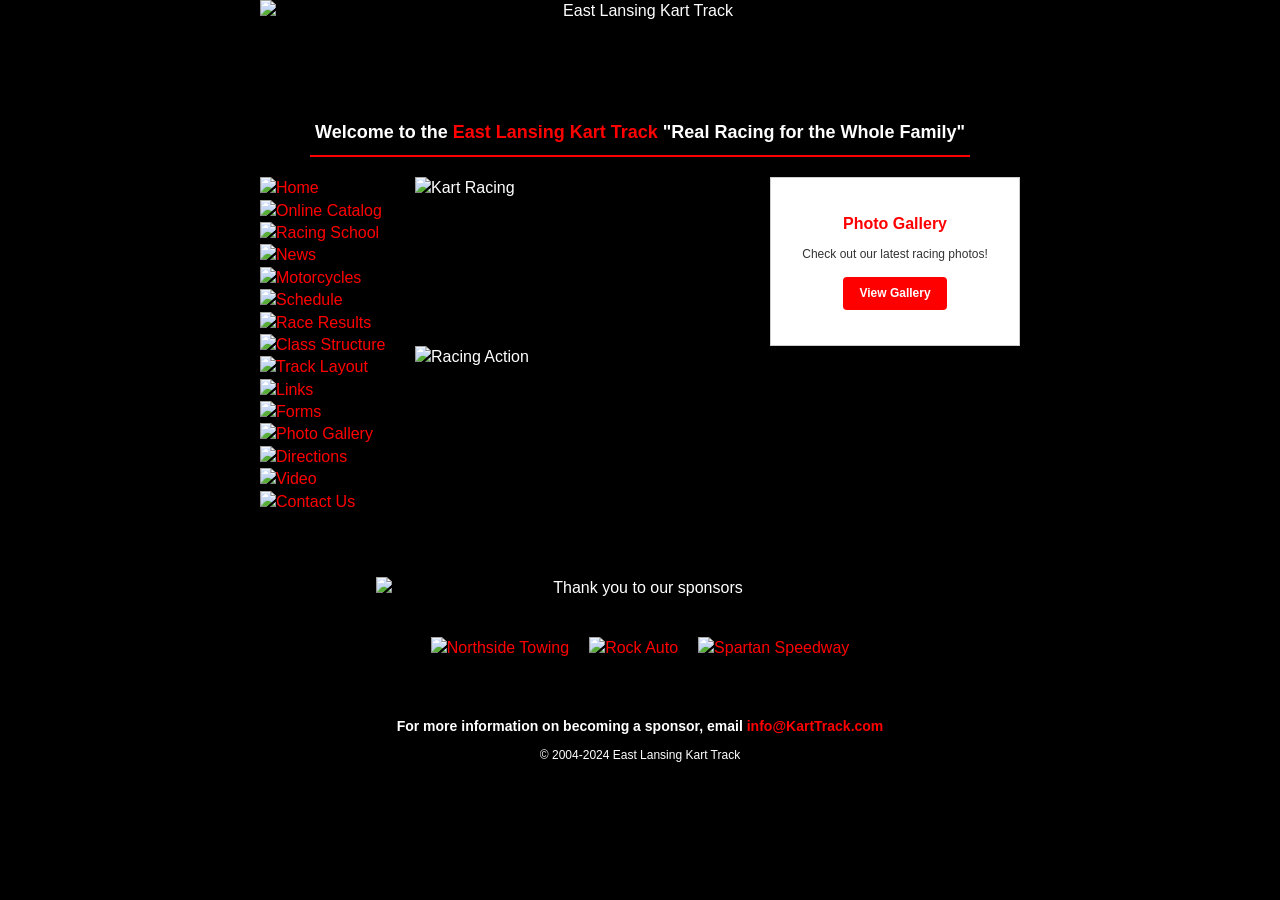
==== commit 32d22462: "Recreate classic East Lansing Kart Track website Replaces modern KartTrack branding and layout with " ====
--- a/index.html
+++ b/index.html
@@ -3,195 +3,130 @@
 <head>
     <meta charset="UTF-8">
     <meta name="viewport" content="width=device-width, initial-scale=1.0">
-    <title>KartTrack - Go-Kart Racing Management</title>
-    <meta name="description" content="Professional go-kart racing management and timing system">
+    <title>East Lansing Kart Track - "Real racing for the whole family"</title>
+    <meta name="description" content="East Lansing Kart Track, Located in East Lansing Michigan. Includes class information, race results and track layout.">
     <link rel="stylesheet" href="css/styles.css">
     <link rel="icon" type="image/x-icon" href="assets/favicon.ico">
 </head>
 <body>
-    <header class="header">
-        <nav class="navbar">
-            <div class="nav-container">
-                <div class="nav-logo">
-                    <h1>KartTrack</h1>
-                </div>
-                <ul class="nav-menu">
-                    <li class="nav-item">
-                        <a href="#home" class="nav-link">Home</a>
-                    </li>
-                    <li class="nav-item">
-                        <a href="#features" class="nav-link">Features</a>
-                    </li>
-                    <li class="nav-item">
-                        <a href="#pricing" class="nav-link">Pricing</a>
-                    </li>
-                    <li class="nav-item">
-                        <a href="#contact" class="nav-link">Contact</a>
-                    </li>
-                </ul>
-                <div class="hamburger">
-                    <span class="bar"></span>
-                    <span class="bar"></span>
-                    <span class="bar"></span>
-                </div>
+    <div class="container">
+        <!-- Top Logo Banner -->
+        <div class="top-banner">
+            <img src="assets/top_logo.gif" alt="East Lansing Kart Track" class="logo-banner">
+        </div>
+
+        <!-- Welcome Message -->
+        <div class="welcome-message">
+            <h1>Welcome to the <span class="highlight">East Lansing Kart Track</span> "Real Racing for the Whole Family"</h1>
+            <div class="divider"></div>
+        </div>
+
+        <!-- Main Content Area -->
+        <div class="main-content">
+            <!-- Left Navigation Menu -->
+            <div class="sidebar">
+                <nav class="nav-menu">
+                    <a href="default.html" class="nav-item">
+                        <img src="assets/menu_01.gif" alt="Home" class="nav-image">
+                    </a>
+                    <a href="school.html" class="nav-item">
+                        <img src="assets/menu_02.gif" alt="Online Catalog" class="nav-image">
+                    </a>
+                    <a href="news.html" class="nav-item">
+                        <img src="assets/menu_03.gif" alt="Racing School" class="nav-image">
+                    </a>
+                    <a href="motorcycles.html" class="nav-item">
+                        <img src="assets/menu_04.gif" alt="News" class="nav-image">
+                    </a>
+                    <a href="schedule.html" class="nav-item">
+                        <img src="assets/menu_05.gif" alt="Motorcycles" class="nav-image">
+                    </a>
+                    <a href="results.html" class="nav-item">
+                        <img src="assets/menu_06.gif" alt="Schedule" class="nav-image">
+                    </a>
+                    <a href="class.html" class="nav-item">
+                        <img src="assets/menu_07.gif" alt="Race Results" class="nav-image">
+                    </a>
+                    <a href="track.html" class="nav-item">
+                        <img src="assets/menu_08.gif" alt="Class Structure" class="nav-image">
+                    </a>
+                    <a href="links.html" class="nav-item">
+                        <img src="assets/menu_09.gif" alt="Track Layout" class="nav-image">
+                    </a>
+                    <a href="forms.html" class="nav-item">
+                        <img src="assets/menu_10.gif" alt="Links" class="nav-image">
+                    </a>
+                    <a href="photogallery.html" class="nav-item">
+                        <img src="assets/menu_11.gif" alt="Forms" class="nav-image">
+                    </a>
+                    <a href="directions.html" class="nav-item">
+                        <img src="assets/menu_12.gif" alt="Photo Gallery" class="nav-image">
+                    </a>
+                    <a href="video.html" class="nav-item">
+                        <img src="assets/menu_13.gif" alt="Directions" class="nav-image">
+                    </a>
+                    <a href="contact.html" class="nav-item">
+                        <img src="assets/menu_14.gif" alt="Video" class="nav-image">
+                    </a>
+                    <a href="http://www.facebook.com/pages/East-Lansing-Kart-Track/188517824530742" class="nav-item">
+                        <img src="assets/menu_15.gif" alt="Contact Us" class="nav-image">
+                    </a>
+                </nav>
             </div>
-        </nav>
-    </header>
 
-    <main>
-        <section id="home" class="hero">
-            <div class="hero-container">
-                <div class="hero-content">
-                    <h1 class="hero-title">Professional Go-Kart Racing Management</h1>
-                    <p class="hero-subtitle">Track times, manage races, and enhance your karting experience with our comprehensive timing and management system.</p>
-                    <div class="hero-buttons">
-                        <a href="#features" class="btn btn-primary">Learn More</a>
-                        <a href="#contact" class="btn btn-secondary">Get Started</a>
+            <!-- Main Content -->
+            <div class="content-area">
+                <div class="content-grid">
+                    <!-- Left Image -->
+                    <div class="content-left">
+                        <img src="assets/racer_01.gif" alt="Kart Racing" class="racer-image">
                     </div>
-                </div>
-                <div class="hero-image">
-                    <div class="placeholder-image">
-                        <span>🏁</span>
-                    </div>
-                </div>
-            </div>
-        </section>
-
-        <section id="features" class="features">
-            <div class="container">
-                <h2 class="section-title">Features</h2>
-                <div class="features-grid">
-                    <div class="feature-card">
-                        <div class="feature-icon">⏱️</div>
-                        <h3>Precise Timing</h3>
-                        <p>Accurate lap timing with millisecond precision for competitive racing.</p>
-                    </div>
-                    <div class="feature-card">
-                        <div class="feature-icon">📊</div>
-                        <h3>Race Analytics</h3>
-                        <p>Comprehensive race data and performance analytics for drivers and teams.</p>
-                    </div>
-                    <div class="feature-card">
-                        <div class="feature-icon">🏆</div>
-                        <h3>Leaderboards</h3>
-                        <p>Real-time leaderboards and championship standings.</p>
-                    </div>
-                    <div class="feature-card">
-                        <div class="feature-icon">📱</div>
-                        <h3>Mobile App</h3>
-                        <p>Access race data and results on your mobile device.</p>
-                    </div>
-                </div>
-            </div>
-        </section>
-
-        <section id="pricing" class="pricing">
-            <div class="container">
-                <h2 class="section-title">Pricing Plans</h2>
-                <div class="pricing-grid">
-                    <div class="pricing-card">
-                        <h3>Basic</h3>
-                        <div class="price">$29<span>/month</span></div>
-                        <ul class="pricing-features">
-                            <li>Up to 10 drivers</li>
-                            <li>Basic timing system</li>
-                            <li>Race results</li>
-                            <li>Email support</li>
-                        </ul>
-                        <a href="#contact" class="btn btn-outline">Choose Plan</a>
-                    </div>
-                    <div class="pricing-card featured">
-                        <h3>Professional</h3>
-                        <div class="price">$79<span>/month</span></div>
-                        <ul class="pricing-features">
-                            <li>Up to 50 drivers</li>
-                            <li>Advanced timing system</li>
-                            <li>Race analytics</li>
-                            <li>Mobile app access</li>
-                            <li>Priority support</li>
-                        </ul>
-                        <a href="#contact" class="btn btn-primary">Choose Plan</a>
-                    </div>
-                    <div class="pricing-card">
-                        <h3>Enterprise</h3>
-                        <div class="price">$199<span>/month</span></div>
-                        <ul class="pricing-features">
-                            <li>Unlimited drivers</li>
-                            <li>Custom branding</li>
-                            <li>API access</li>
-                            <li>Dedicated support</li>
-                            <li>Custom integrations</li>
-                        </ul>
-                        <a href="#contact" class="btn btn-outline">Choose Plan</a>
-                    </div>
-                </div>
-            </div>
-        </section>
-
-        <section id="contact" class="contact">
-            <div class="container">
-                <h2 class="section-title">Contact Us</h2>
-                <div class="contact-content">
-                    <div class="contact-info">
-                        <h3>Get in Touch</h3>
-                        <p>Ready to upgrade your karting experience? Contact us to learn more about KartTrack.</p>
-                        <div class="contact-details">
-                            <div class="contact-item">
-                                <span class="contact-icon">📧</span>
-                                <span>info@karttrack.com</span>
-                            </div>
-                            <div class="contact-item">
-                                <span class="contact-icon">📞</span>
-                                <span>+1 (555) 123-4567</span>
+                    
+                    <!-- Right Gallery (replacing Flash) -->
+                    <div class="content-right">
+                        <div class="gallery-container">
+                            <div class="gallery-placeholder">
+                                <h3>Photo Gallery</h3>
+                                <p>Check out our latest racing photos!</p>
+                                <a href="photogallery.html" class="gallery-link">View Gallery</a>
                             </div>
                         </div>
                     </div>
-                    <form class="contact-form">
-                        <div class="form-group">
-                            <input type="text" id="name" name="name" placeholder="Your Name" required>
-                        </div>
-                        <div class="form-group">
-                            <input type="email" id="email" name="email" placeholder="Your Email" required>
-                        </div>
-                        <div class="form-group">
-                            <textarea id="message" name="message" placeholder="Your Message" rows="5" required></textarea>
-                        </div>
-                        <button type="submit" class="btn btn-primary">Send Message</button>
-                    </form>
+                </div>
+                
+                <!-- Bottom Image -->
+                <div class="content-bottom">
+                    <img src="assets/racer_03.gif" alt="Racing Action" class="bottom-image">
                 </div>
             </div>
-        </section>
-    </main>
+        </div>
 
-    <footer class="footer">
-        <div class="container">
-            <div class="footer-content">
-                <div class="footer-section">
-                    <h3>KartTrack</h3>
-                    <p>Professional go-kart racing management and timing system.</p>
+        <!-- Footer with Sponsors -->
+        <footer class="footer">
+            <div class="sponsor-section">
+                <div class="sponsor-header">
+                    <img src="assets/thanksponsors.gif" alt="Thank you to our sponsors" class="sponsor-title">
                 </div>
-                <div class="footer-section">
-                    <h4>Quick Links</h4>
-                    <ul>
-                        <li><a href="#home">Home</a></li>
-                        <li><a href="#features">Features</a></li>
-                        <li><a href="#pricing">Pricing</a></li>
-                        <li><a href="#contact">Contact</a></li>
-                    </ul>
+                
+                <div class="sponsor-logos">
+                    <a href="http://www.northsidetowing.net/" class="sponsor-link">
+                        <img src="assets/northside.gif" alt="Northside Towing" class="sponsor-logo">
+                    </a>
+                    <a href="http://www.rockauto.com/index.php?a=Speedway" class="sponsor-link">
+                        <img src="assets/RAlogo150px.gif" alt="Rock Auto" class="sponsor-logo">
+                    </a>
+                    <a href="http://www.spartanspeedway.com/" class="sponsor-link">
+                        <img src="assets/spartanfrt1.gif" alt="Spartan Speedway" class="sponsor-logo">
+                    </a>
                 </div>
-                <div class="footer-section">
-                    <h4>Legal</h4>
-                    <ul>
-                        <li><a href="#">Privacy Policy</a></li>
-                        <li><a href="#">Terms of Service</a></li>
-                    </ul>
+                
+                <div class="sponsor-info">
+                    <p><strong>For more information on becoming a sponsor, email <a href="mailto:info@KartTrack.com" class="email-link">info@KartTrack.com</a></strong></p>
+                    <p class="copyright">&copy; 2004-2024 East Lansing Kart Track</p>
                 </div>
             </div>
-            <div class="footer-bottom">
-                <p>&copy; 2024 KartTrack. All rights reserved.</p>
-            </div>
-        </div>
-    </footer>
+        </footer>
+    </div>
 
     <script src="js/main.js"></script>
 </body>
--- a/css/styles.css
+++ b/css/styles.css
@@ -5,543 +5,350 @@
     box-sizing: border-box;
 }
 
-html {
-    scroll-behavior: smooth;
-}
-
 body {
-    font-family: 'Segoe UI', Tahoma, Geneva, Verdana, sans-serif;
-    line-height: 1.6;
-    color: #333;
-    background-color: #fff;
+    font-family: Arial, Helvetica, sans-serif;
+    background-color: #000000;
+    color: #FFFFFF;
+    line-height: 1.4;
+}
+
+a {
+    color: #FF0000;
+    text-decoration: none;
+}
+
+a:hover {
+    text-decoration: underline;
 }
 
 .container {
-    max-width: 1200px;
+    max-width: 760px;
     margin: 0 auto;
-    padding: 0 20px;
-}
-
-/* Header and Navigation */
-.header {
-    position: fixed;
-    top: 0;
+    background-color: #000000;
+}
+
+/* Top Banner */
+.top-banner {
+    text-align: center;
+    margin-bottom: 10px;
+}
+
+.logo-banner {
+    width: 760px;
+    height: 110px;
+    display: block;
+}
+
+/* Welcome Message */
+.welcome-message {
+    text-align: center;
+    margin-bottom: 20px;
+}
+
+.welcome-message h1 {
+    font-size: 18px;
+    font-weight: bold;
+    color: #FFFFFF;
+    margin-bottom: 10px;
+}
+
+.highlight {
+    color: #FF0000;
+}
+
+.divider {
+    height: 2px;
+    background-color: #FF0000;
+    width: 660px;
+    margin: 0 auto;
+}
+
+/* Main Content Layout */
+.main-content {
+    display: flex;
+    gap: 0;
+}
+
+/* Sidebar Navigation */
+.sidebar {
+    width: 155px;
+    flex-shrink: 0;
+}
+
+.nav-menu {
+    display: flex;
+    flex-direction: column;
+}
+
+.nav-item {
+    display: block;
+    margin-bottom: 0;
+}
+
+.nav-image {
+    width: 148px;
+    height: auto;
+    display: block;
+    border: none;
+}
+
+.nav-item:hover .nav-image {
+    opacity: 0.8;
+}
+
+/* Content Area */
+.content-area {
+    width: 605px;
+    flex-grow: 1;
+}
+
+.content-grid {
+    display: flex;
+    gap: 0;
+    margin-bottom: 0;
+}
+
+.content-left {
+    width: 370px;
+}
+
+.content-right {
+    width: 250px;
+}
+
+.racer-image {
+    width: 355px;
+    height: 169px;
+    display: block;
+}
+
+/* Gallery Container (replacing Flash) */
+.gallery-container {
+    width: 250px;
+    height: 169px;
+    background-color: #FFFFFF;
+    display: flex;
+    align-items: center;
+    justify-content: center;
+    border: 1px solid #CCCCCC;
+}
+
+.gallery-placeholder {
+    text-align: center;
+    color: #000000;
+    padding: 20px;
+}
+
+.gallery-placeholder h3 {
+    font-size: 16px;
+    margin-bottom: 10px;
+    color: #FF0000;
+}
+
+.gallery-placeholder p {
+    font-size: 12px;
+    margin-bottom: 15px;
+    color: #333333;
+}
+
+.gallery-link {
+    display: inline-block;
+    background-color: #FF0000;
+    color: #FFFFFF;
+    padding: 8px 16px;
+    border-radius: 4px;
+    font-size: 12px;
+    font-weight: bold;
+    text-decoration: none;
+}
+
+.gallery-link:hover {
+    background-color: #CC0000;
+    text-decoration: none;
+}
+
+/* Bottom Content */
+.content-bottom {
     width: 100%;
-    background: rgba(255, 255, 255, 0.95);
-    backdrop-filter: blur(10px);
-    z-index: 1000;
-    box-shadow: 0 2px 10px rgba(0, 0, 0, 0.1);
-}
-
-.navbar {
-    padding: 1rem 0;
-}
-
-.nav-container {
-    max-width: 1200px;
+    margin-top: 0;
+}
+
+.bottom-image {
+    width: 605px;
+    height: 211px;
+    display: block;
+}
+
+/* Footer with Sponsors */
+.footer {
+    background-image: url('assets/flag.gif');
+    background-repeat: repeat-x;
+    padding: 20px 0;
+    text-align: center;
+}
+
+.sponsor-section {
+    max-width: 760px;
     margin: 0 auto;
-    padding: 0 20px;
-    display: flex;
-    justify-content: space-between;
-    align-items: center;
-}
-
-.nav-logo h1 {
-    color: #e74c3c;
-    font-size: 1.8rem;
-    font-weight: bold;
-}
-
-.nav-menu {
-    display: flex;
-    list-style: none;
-    gap: 2rem;
-}
-
-.nav-link {
-    text-decoration: none;
-    color: #333;
-    font-weight: 500;
-    transition: color 0.3s ease;
-}
-
-.nav-link:hover {
-    color: #e74c3c;
-}
-
-.hamburger {
-    display: none;
-    flex-direction: column;
-    cursor: pointer;
-}
-
-.bar {
-    width: 25px;
-    height: 3px;
-    background-color: #333;
-    margin: 3px 0;
-    transition: 0.3s;
-}
-
-/* Hero Section */
-.hero {
-    padding: 120px 0 80px;
-    background: linear-gradient(135deg, #667eea 0%, #764ba2 100%);
-    color: white;
-    min-height: 100vh;
-    display: flex;
-    align-items: center;
-}
-
-.hero-container {
-    max-width: 1200px;
+}
+
+.sponsor-header {
+    margin-bottom: 20px;
+}
+
+.sponsor-title {
+    width: 528px;
+    height: 40px;
+    display: block;
     margin: 0 auto;
-    padding: 0 20px;
-    display: grid;
-    grid-template-columns: 1fr 1fr;
-    gap: 4rem;
-    align-items: center;
-}
-
-.hero-title {
-    font-size: 3.5rem;
-    font-weight: bold;
-    margin-bottom: 1.5rem;
-    line-height: 1.2;
-}
-
-.hero-subtitle {
-    font-size: 1.2rem;
-    margin-bottom: 2rem;
-    opacity: 0.9;
-}
-
-.hero-buttons {
-    display: flex;
-    gap: 1rem;
-    flex-wrap: wrap;
-}
-
-.hero-image {
+}
+
+.sponsor-logos {
     display: flex;
     justify-content: center;
     align-items: center;
-}
-
-.placeholder-image {
-    width: 400px;
-    height: 400px;
-    background: rgba(255, 255, 255, 0.1);
-    border-radius: 20px;
-    display: flex;
-    align-items: center;
-    justify-content: center;
-    font-size: 8rem;
-    backdrop-filter: blur(10px);
-}
-
-/* Buttons */
-.btn {
+    gap: 20px;
+    margin-bottom: 20px;
+    flex-wrap: wrap;
+}
+
+.sponsor-link {
     display: inline-block;
-    padding: 12px 30px;
-    text-decoration: none;
-    border-radius: 50px;
-    font-weight: 600;
-    transition: all 0.3s ease;
-    border: none;
-    cursor: pointer;
-    font-size: 1rem;
-}
-
-.btn-primary {
-    background: #e74c3c;
-    color: white;
-}
-
-.btn-primary:hover {
-    background: #c0392b;
-    transform: translateY(-2px);
-    box-shadow: 0 10px 20px rgba(231, 76, 60, 0.3);
-}
-
-.btn-secondary {
-    background: transparent;
-    color: white;
-    border: 2px solid white;
-}
-
-.btn-secondary:hover {
-    background: white;
-    color: #667eea;
-    transform: translateY(-2px);
-}
-
-.btn-outline {
-    background: transparent;
-    color: #e74c3c;
-    border: 2px solid #e74c3c;
-}
-
-.btn-outline:hover {
-    background: #e74c3c;
-    color: white;
-    transform: translateY(-2px);
-}
-
-/* Sections */
-section {
-    padding: 80px 0;
-}
-
-.section-title {
-    text-align: center;
-    font-size: 2.5rem;
-    margin-bottom: 3rem;
-    color: #333;
-}
-
-/* Features Section */
-.features {
-    background: #f8f9fa;
-}
-
-.features-grid {
-    display: grid;
-    grid-template-columns: repeat(auto-fit, minmax(250px, 1fr));
-    gap: 2rem;
-}
-
-.feature-card {
-    background: white;
-    padding: 2rem;
-    border-radius: 15px;
-    text-align: center;
-    box-shadow: 0 5px 15px rgba(0, 0, 0, 0.1);
-    transition: transform 0.3s ease, box-shadow 0.3s ease;
-}
-
-.feature-card:hover {
-    transform: translateY(-10px);
-    box-shadow: 0 15px 30px rgba(0, 0, 0, 0.15);
-}
-
-.feature-icon {
-    font-size: 3rem;
-    margin-bottom: 1rem;
-}
-
-.feature-card h3 {
-    font-size: 1.5rem;
-    margin-bottom: 1rem;
-    color: #333;
-}
-
-.feature-card p {
-    color: #666;
-    line-height: 1.6;
-}
-
-/* Pricing Section */
-.pricing-grid {
-    display: grid;
-    grid-template-columns: repeat(auto-fit, minmax(300px, 1fr));
-    gap: 2rem;
-    margin-top: 3rem;
-}
-
-.pricing-card {
-    background: white;
-    padding: 2.5rem;
-    border-radius: 15px;
-    text-align: center;
-    box-shadow: 0 5px 15px rgba(0, 0, 0, 0.1);
-    transition: transform 0.3s ease;
-    border: 2px solid transparent;
-}
-
-.pricing-card.featured {
-    border-color: #e74c3c;
-    transform: scale(1.05);
-}
-
-.pricing-card:hover {
-    transform: translateY(-10px);
-}
-
-.pricing-card.featured:hover {
-    transform: scale(1.05) translateY(-10px);
-}
-
-.pricing-card h3 {
-    font-size: 1.5rem;
-    margin-bottom: 1rem;
-    color: #333;
-}
-
-.price {
-    font-size: 3rem;
+}
+
+.sponsor-logo {
+    height: 60px;
+    width: auto;
+    display: block;
+}
+
+.sponsor-link:hover .sponsor-logo {
+    opacity: 0.8;
+}
+
+.sponsor-info {
+    font-size: 14px;
+    color: #FFFFFF;
+}
+
+.sponsor-info p {
+    margin-bottom: 10px;
+}
+
+.email-link {
+    color: #FF0000;
     font-weight: bold;
-    color: #e74c3c;
-    margin-bottom: 2rem;
-}
-
-.price span {
-    font-size: 1rem;
-    color: #666;
-}
-
-.pricing-features {
-    list-style: none;
-    margin-bottom: 2rem;
-}
-
-.pricing-features li {
-    padding: 0.5rem 0;
-    color: #666;
-}
-
-.pricing-features li:before {
-    content: "✓";
-    color: #27ae60;
-    font-weight: bold;
-    margin-right: 0.5rem;
-}
-
-/* Contact Section */
-.contact {
-    background: #f8f9fa;
-}
-
-.contact-content {
-    display: grid;
-    grid-template-columns: 1fr 1fr;
-    gap: 4rem;
-    align-items: start;
-}
-
-.contact-info h3 {
-    font-size: 2rem;
-    margin-bottom: 1rem;
-    color: #333;
-}
-
-.contact-info p {
-    color: #666;
-    margin-bottom: 2rem;
-    font-size: 1.1rem;
-}
-
-.contact-details {
-    display: flex;
-    flex-direction: column;
-    gap: 1rem;
-}
-
-.contact-item {
-    display: flex;
-    align-items: center;
-    gap: 1rem;
-    font-size: 1.1rem;
-}
-
-.contact-icon {
-    font-size: 1.5rem;
-}
-
-.contact-form {
-    background: white;
-    padding: 2rem;
-    border-radius: 15px;
-    box-shadow: 0 5px 15px rgba(0, 0, 0, 0.1);
-}
-
-.form-group {
-    margin-bottom: 1.5rem;
-}
-
-.form-group input,
-.form-group textarea {
-    width: 100%;
-    padding: 12px 15px;
-    border: 2px solid #e1e5e9;
-    border-radius: 8px;
-    font-size: 1rem;
-    transition: border-color 0.3s ease;
-}
-
-.form-group input:focus,
-.form-group textarea:focus {
-    outline: none;
-    border-color: #e74c3c;
-}
-
-.form-group textarea {
-    resize: vertical;
-    min-height: 120px;
-}
-
-/* Footer */
-.footer {
-    background: #2c3e50;
-    color: white;
-    padding: 3rem 0 1rem;
-}
-
-.footer-content {
-    display: grid;
-    grid-template-columns: repeat(auto-fit, minmax(250px, 1fr));
-    gap: 2rem;
-    margin-bottom: 2rem;
-}
-
-.footer-section h3,
-.footer-section h4 {
-    margin-bottom: 1rem;
-    color: #e74c3c;
-}
-
-.footer-section ul {
-    list-style: none;
-}
-
-.footer-section ul li {
-    margin-bottom: 0.5rem;
-}
-
-.footer-section ul li a {
-    color: #bdc3c7;
-    text-decoration: none;
-    transition: color 0.3s ease;
-}
-
-.footer-section ul li a:hover {
-    color: #e74c3c;
-}
-
-.footer-bottom {
-    text-align: center;
-    padding-top: 2rem;
-    border-top: 1px solid #34495e;
-    color: #bdc3c7;
+}
+
+.email-link:hover {
+    text-decoration: underline;
+}
+
+.copyright {
+    font-size: 12px;
+    color: #FFFFFF;
+    margin-top: 10px;
 }
 
 /* Responsive Design */
 @media (max-width: 768px) {
-    .hamburger {
-        display: flex;
-    }
-
+    .container {
+        max-width: 100%;
+        padding: 0 10px;
+    }
+    
+    .logo-banner {
+        width: 100%;
+        height: auto;
+        max-width: 760px;
+    }
+    
+    .main-content {
+        flex-direction: column;
+    }
+    
+    .sidebar {
+        width: 100%;
+        order: 2;
+    }
+    
+    .content-area {
+        width: 100%;
+        order: 1;
+    }
+    
+    .content-grid {
+        flex-direction: column;
+    }
+    
+    .content-left,
+    .content-right {
+        width: 100%;
+    }
+    
+    .racer-image {
+        width: 100%;
+        height: auto;
+        max-width: 355px;
+    }
+    
+    .gallery-container {
+        width: 100%;
+        max-width: 250px;
+        margin: 0 auto;
+    }
+    
+    .bottom-image {
+        width: 100%;
+        height: auto;
+        max-width: 605px;
+    }
+    
+    .sponsor-logos {
+        flex-direction: column;
+        gap: 10px;
+    }
+    
+    .sponsor-logo {
+        height: 50px;
+    }
+    
+    .divider {
+        width: 100%;
+        max-width: 660px;
+    }
+}
+
+@media (max-width: 480px) {
+    .welcome-message h1 {
+        font-size: 16px;
+    }
+    
+    .nav-image {
+        width: 100%;
+        max-width: 148px;
+    }
+    
+    .sponsor-title {
+        width: 100%;
+        max-width: 528px;
+        height: auto;
+    }
+}
+
+/* Print Styles */
+@media print {
+    body {
+        background-color: #FFFFFF;
+        color: #000000;
+    }
+    
     .nav-menu {
-        position: fixed;
-        left: -100%;
-        top: 70px;
-        flex-direction: column;
-        background-color: white;
-        width: 100%;
-        text-align: center;
-        transition: 0.3s;
-        box-shadow: 0 10px 27px rgba(0, 0, 0, 0.05);
-        padding: 2rem 0;
-    }
-
-    .nav-menu.active {
-        left: 0;
-    }
-
-    .hero-container {
-        grid-template-columns: 1fr;
-        text-align: center;
-        gap: 2rem;
-    }
-
-    .hero-title {
-        font-size: 2.5rem;
-    }
-
-    .placeholder-image {
-        width: 300px;
-        height: 300px;
-        font-size: 6rem;
-    }
-
-    .hero-buttons {
-        justify-content: center;
-    }
-
-    .contact-content {
-        grid-template-columns: 1fr;
-        gap: 2rem;
-    }
-
-    .pricing-grid {
-        grid-template-columns: 1fr;
-    }
-
-    .pricing-card.featured {
-        transform: none;
-    }
-
-    .pricing-card.featured:hover {
-        transform: translateY(-10px);
-    }
-
-    .features-grid {
-        grid-template-columns: 1fr;
-    }
-}
-
-@media (max-width: 480px) {
-    .hero-title {
-        font-size: 2rem;
-    }
-
-    .hero-subtitle {
-        font-size: 1rem;
-    }
-
-    .section-title {
-        font-size: 2rem;
-    }
-
-    .btn {
-        padding: 10px 20px;
-        font-size: 0.9rem;
-    }
-
-    .hero-buttons {
-        flex-direction: column;
-        align-items: center;
-    }
-
-    .placeholder-image {
-        width: 250px;
-        height: 250px;
-        font-size: 4rem;
-    }
-}
-
-/* Animations */
-@keyframes fadeInUp {
-    from {
-        opacity: 0;
-        transform: translateY(30px);
-    }
-    to {
-        opacity: 1;
-        transform: translateY(0);
-    }
-}
-
-.feature-card,
-.pricing-card {
-    animation: fadeInUp 0.6s ease forwards;
-}
-
-.feature-card:nth-child(1) { animation-delay: 0.1s; }
-.feature-card:nth-child(2) { animation-delay: 0.2s; }
-.feature-card:nth-child(3) { animation-delay: 0.3s; }
-.feature-card:nth-child(4) { animation-delay: 0.4s; }
-
-.pricing-card:nth-child(1) { animation-delay: 0.1s; }
-.pricing-card:nth-child(2) { animation-delay: 0.2s; }
-.pricing-card:nth-child(3) { animation-delay: 0.3s; } +        display: none;
+    }
+    
+    .footer {
+        background-image: none;
+        border-top: 2px solid #000000;
+    }
+} 
